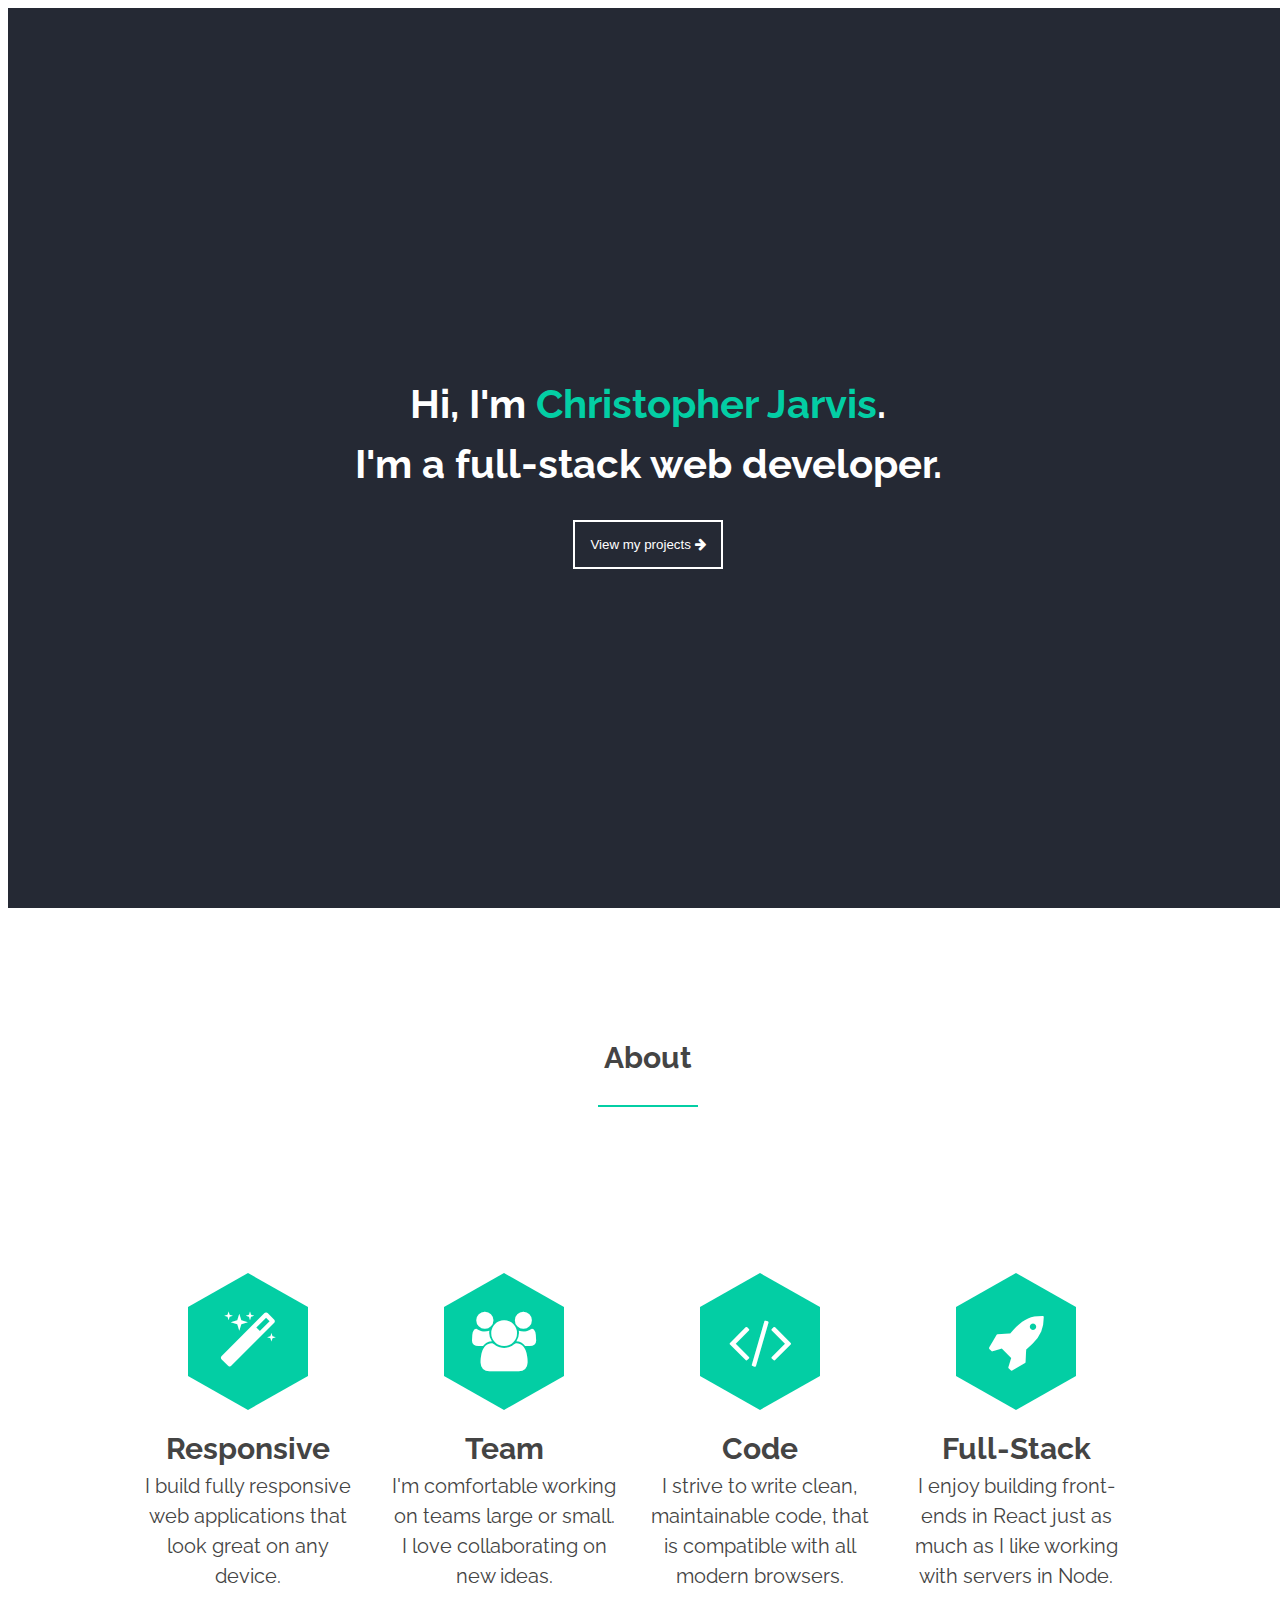
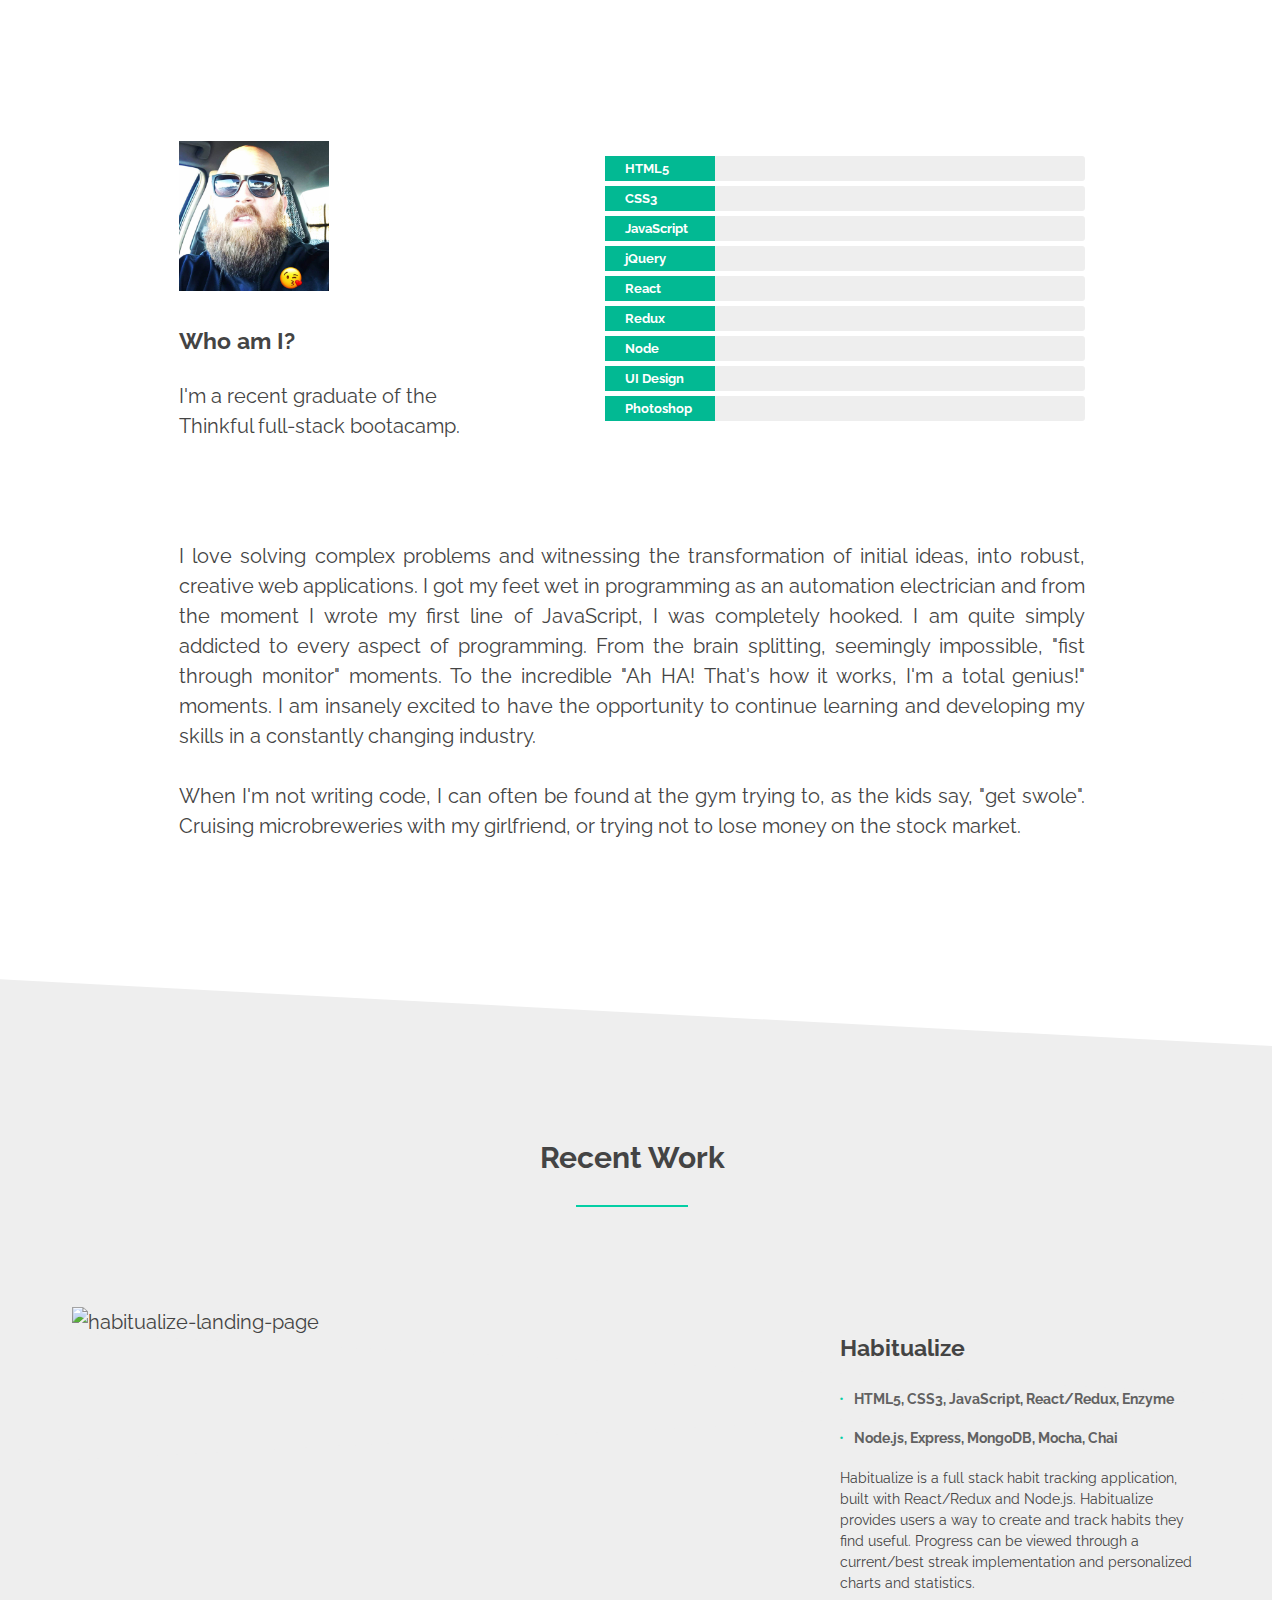
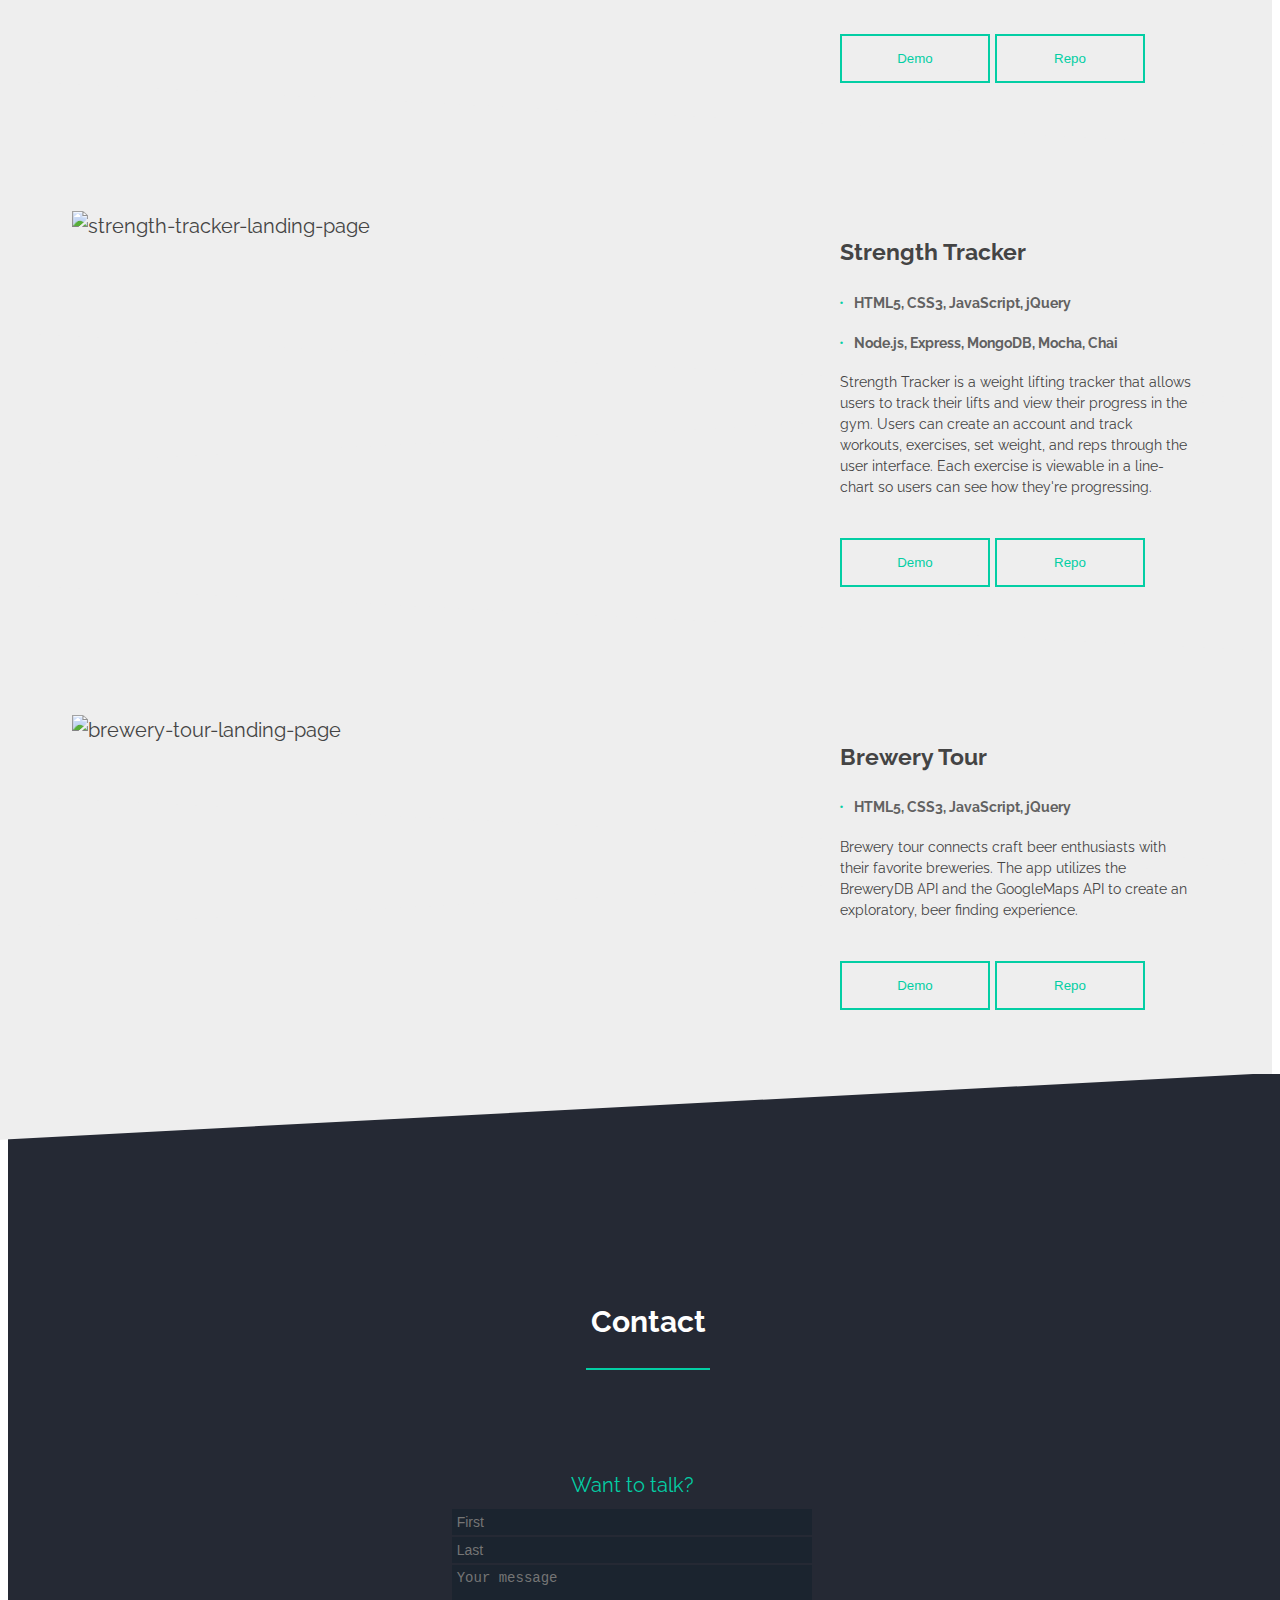
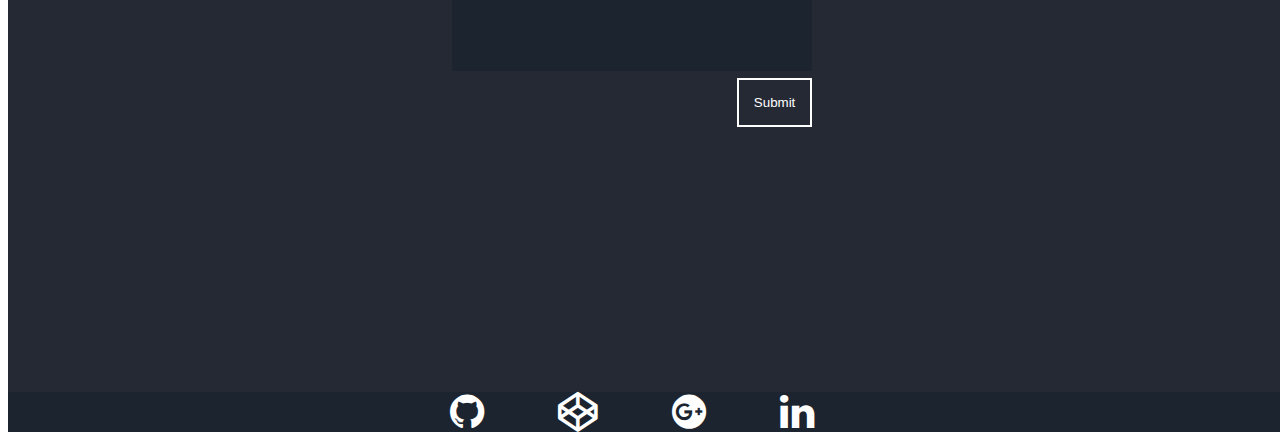
==== index.html @ 46658541 "get rid of bottom scroll bar" ====
<!DOCTYPE html>
<html lang="en">
<head>
    <title>Christopher Jarvis</title>
    <meta name="viewport" content="width=device-width, initial-scale=1">
    <link rel="stylesheet" type="text/css" href="https://cdnjs.cloudflare.com/ajax/libs/normalize/7.0.0/normalize.css">
    <link href="https://fonts.googleapis.com/css?family=Raleway" rel="stylesheet">
    <link rel="stylesheet" href="https://maxcdn.bootstrapcdn.com/font-awesome/4.7.0/css/font-awesome.min.css">
    <link rel="stylesheet" type="text/css" href="./css/flexboxgrid.min.css">
    <link rel="stylesheet" type="text/css" href="./css/portfolio.css">
    <script type="text/javascript" src="https://cdn.emailjs.com/dist/email.min.js"></script>
    <script type="text/javascript" src="https://cdn.emailjs.com/dist/email.min.js"></script>
    <script type="text/javascript">
    (function(){
        emailjs.init("user_GT2OKAvgxo6lGXxrtK6oJ");
    })();
    </script>
    </head>
<body>
    <nav role="navigation" class="hidden">
        <ul id="nav-links">
            <li class="nav-link"><a href="#skills">About</a></li>
            <li class="nav-link"><a href="#projects">Projects</a></li>
            <li class="nav-link"><a href="#contact">Contact</a></li>
        <ul>
    </nav>
    <main role="main">
    	<div id="particles-js">
            <header>
                <h1 role="banner">Hi, I'm <span class="name">Christopher Jarvis</span>.<br> I'm a full-stack web developer.</h1>
                <a href="#skills"><button id="view-projects-button">View my projects <i class="fa fa-arrow-right" aria-hidden="true"></i></button></a>
            </header>
        </div>
<section id="skills">
    <div class="col-xs">
        <h2>About</h2>
        <hr>
    </div>
    <div class="row icon-row">
        <div class="col-md col-xs-12">
            <div class="icon-container hexagon">
                <div>
                    <i class="fa fa-magic" aria-hidden="true"></i>
                </div>
            </div>
            <div class="icon-info">
                <h2>Responsive</h2>
                <p>I build fully responsive web applications that look great on any device.</p>
            </div>
        </div>
        <div class="col-md col-xs-12">
            <div class="icon-container hexagon">
                <div>
                    <i class="fa fa-users" aria-hidden="true"></i>
                </div>
            </div>
            <div class="icon-info">
                <h2>Team</h2>
                <p>I'm comfortable working on teams large or small. I love collaborating on new ideas.</p>
            </div>
        </div>
        <div class="col-md col-xs-12">
            <div class="icon-container hexagon">
                <div>
                    <i class="fa fa-code" aria-hidden="true"></i>
                </div>
            </div>
            <div class="icon-info">
                <h2>Code</h2>
                <p>I strive to write clean, maintainable code, that is compatible with all modern browsers.</p>
            </div>
        </div>
       <div class="col-md col-xs-12">
            <div class="icon-container hexagon">
                <div>
                    <i class="fa fa-rocket" aria-hidden="true"></i>
                </div>
            </div>
            <div class="icon-info">
                <h2>Full-Stack</h2>
                <p>I enjoy building front-ends in React just as much as I like working with servers in Node.</p>
            </div>
        </div>
    </div>

<div class="row skills-row">
    <div id="bio-container" class="col-xs-12 col-md-4">
        <img src="./images/profile-photo.jpg" alt="profile-picture" id="profile-photo">
        <h3>Who am I?</h3>
        <p>I'm a recent graduate of the Thinkful full-stack bootacamp.</p>
 
    </div>
    
    <div id="skills-container" class="col-xs-12 col-md-6">
        <div class="skillbar clearfix " data-percent="98%">
            <div class="skillbar-title"><span>HTML5</span></div>
            <div class="skillbar-bar"></div>
        </div> <!-- End Skill Bar --> 

        <div class="skillbar clearfix " data-percent="96%">
            <div class="skillbar-title"><span>CSS3</span></div>
            <div class="skillbar-bar"></div>
        </div> <!-- End Skill Bar -->

        <div class="skillbar clearfix " data-percent="94%">
            <div class="skillbar-title"><span>JavaScript</span></div>
            <div class="skillbar-bar"></div>
        </div> <!-- End Skill Bar -->

        <div class="skillbar clearfix " data-percent="92%">
            <div class="skillbar-title"><span>jQuery</span></div>
            <div class="skillbar-bar"></div>
        </div> <!-- End Skill Bar -->

        <div class="skillbar clearfix " data-percent="90%">
            <div class="skillbar-title"><span>React</span></div>
            <div class="skillbar-bar"></div>
        </div> <!-- End Skill Bar -->

        <div class="skillbar clearfix " data-percent="88%">
            <div class="skillbar-title"><span>Redux</span></div>
            <div class="skillbar-bar"></div>
        </div> <!-- End Skill Bar -->

        <div class="skillbar clearfix " data-percent="86%">
            <div class="skillbar-title"><span>Node</span></div>
            <div class="skillbar-bar"></div>
        </div> <!-- End Skill Bar -->
         <div class="skillbar clearfix " data-percent="75%">
            <div class="skillbar-title"><span>UI Design</span></div>
            <div class="skillbar-bar"></div>
        </div> <!-- End Skill Bar -->
         <div class="skillbar clearfix " data-percent="70%">
            <div class="skillbar-title"><span>Photoshop</span></div>
            <div class="skillbar-bar"></div>
        </div> <!-- End Skill Bar -->
    </div>

    <div class="row center-xs" id="bio-row">
        <div class="col-xs-11">
            <p>I love solving complex problems and witnessing the transformation of initial ideas, into robust, creative web applications. I got my feet wet in programming as an automation electrician and from the moment I wrote my first line of JavaScript, I was completely hooked. I am quite simply addicted to every aspect of programming. From the brain splitting, seemingly impossible, "fist through monitor" moments. To the incredible "Ah HA! That's how it works, I'm a total genius!" moments. I am insanely excited to have the opportunity to continue learning and developing my skills in a constantly changing industry.<br><br>
        
            When I'm not writing code, I can often be found at the gym trying to, as the kids say, "get swole". Cruising microbreweries with my girlfriend, or trying not to lose money on the stock market.</p>
        </div>
    </div>
</div>    
</section>
        <section id="projects">
        <div class="row projects-row">
            <div class="col-xs-12">
                <h2>Recent Work</h2>
                <hr>
            </div>
            <div class="col-xs-12 col-md-8" id="habitualize">
                <img class="portfolio-img" src="https://s3-us-west-2.amazonaws.com/s.cdpn.io/1150197/habitualize-hero-area.png" alt="habitualize-landing-page">
            </div>

            <div class="col-xs-12 col-md-4">
                <h3>Habitualize</h3>
                <ul class="pointed-list">
                    <li><h4>HTML5, CSS3, JavaScript, React/Redux, Enzyme</h4></li>
                    <li><h4>Node.js, Express, MongoDB, Mocha, Chai</h4></li>
                 </ul>
                <p>Habitualize is a full stack habit tracking application, built with React/Redux and Node.js. Habitualize provides users a way to create and track habits they find useful. Progress can be viewed through a current/best streak implementation and personalized charts and statistics.</p>
                <a href="https://habitualize.netlify.com" target="_blank"><button class="portfolio-button">Demo</button></a><a href="https://github.com/jrvscm/habitualize-client" target="_blank"><button class="portfolio-button">Repo</button></a>          
            </div>
        </div>

        <div class="row projects-row">
            <div class="col-xs-12 col-md-8" id="strength-tracker">
                <img class="portfolio-img" src="https://s3-us-west-2.amazonaws.com/s.cdpn.io/1150197/strength-tracker-create-workout.png" alt="strength-tracker-landing-page">
            </div>

            <div class="col-xs-12 col-md-4">
                <h3>Strength Tracker</h3>
                <ul class="pointed-list">
                    <li><h4>HTML5, CSS3, JavaScript, jQuery</h4></li>
                    <li><h4>Node.js, Express, MongoDB, Mocha, Chai</h4></li>
                 </ul>
                <p>Strength Tracker is a weight lifting tracker that allows users to track their lifts and view their progress in the gym. Users can create an account and track workouts, exercises, set weight, and reps through the user interface. Each exercise is viewable in a line-chart so users can see how they're progressing.</p>
                <a href="https://obscure-refuge-96931.herokuapp.com/" target="_blank"><button class="portfolio-button">Demo</button></a><a href="https://github.com/jrvscm/strength-tracker" target="_blank"><button class="portfolio-button">Repo</button></a>          
            </div>
        </div>


        <div class="row projects-row">
            <div class="col-xs-12 col-md-8" id="brewery-tour">
                <img class="portfolio-img" src="https://s3-us-west-2.amazonaws.com/s.cdpn.io/1150197/Brewery-Tour-Route-Planner.png" alt="brewery-tour-landing-page">
            </div>
            <div class="col-xs-12 col-md-4">
                <h3>Brewery Tour</h3>
                <ul class="pointed-list">
                    <li><h4>HTML5, CSS3, JavaScript, jQuery</h4></li>
                 </ul>
                <p>Brewery tour connects craft beer enthusiasts with their favorite breweries. The app utilizes the BreweryDB API and the GoogleMaps API to create an exploratory, beer finding experience.</p>
                <a href="https://jrvscm.github.io/Brewery-Tour-App" target="_blank"><button class="portfolio-button">Demo</button></a><a href="https://github.com/jrvscm/Brewery-Tour-App" target="_blank"><button class="portfolio-button">Repo</button></a>          
            </div>
        </div>
        </section>

        <section id="contact">
            <div class="col-xs">
                <h2>Contact</h2>
                <hr>
            </div>
            <div class="row center-xs">
                    <div class="col-md-4 col-xs-12">
                        <div class="success-message">
                            <h3 id='success-heading' class="hidden">Thank you for your message!</h3>
                        </div>
                        <form action="#">
                            <fieldset>
                                <legend>Want to talk?</legend>
                                <label for="firstname" aria-labelledby="first name">
                                    <input id="firstname" type="text" name="firstname" placeholder="First">
                                </label>

                                <label for="lastname" aria-labelledby="last name">
                                    <input id="lastname" type="text" name="lastname" placeholder="Last">
                                </label>

                                <label for="message" aria labelledby="message">
                                    <textarea id="message" rows="6" placeholder="Your message"></textarea> 
                                </label>
                                <button type="submit">Submit</button>
                            </fieldset>
                        </form>
                    </div>
            </div>
        </section>
    </main>

    <footer role="content-info">            
        <div class="row center-xs">
            <div class="social col-md-4 col-xs-12">
            <ul id="social-links">
                <li class="social-link"><a href="https://github.com/jrvscm" target="_blank"><i class="fa fa-github" aria-hidden="true"></i>
                <li class="social-link"><a href="https://codepen.io/jrvscm/" target="_blank"><i class="fa fa-codepen" aria-hidden="true"></i>
                <li class="social-link"><a href="https://plus.google.com/u/0/105891232514569467325" target="_blank"><i class="fa fa-google-plus-official" aria-hidden="true"></i>
                <li class="social-link"><a href="https://www.linkedin.com/in/chris-jarvis-8b974813b/" target="_blank"><i class="fa fa-linkedin" aria-hidden="true"></i>
            </ul>
            </div>
        </div>
    </footer>


    <script 
    src="https://code.jquery.com/jquery-3.2.1.js" 
    integrity="sha256-DZAnKJ/6XZ9si04Hgrsxu/8s717jcIzLy3oi35EouyE=" 
    crossorigin="anonymous"></script>
    <script src="https://cdn.jsdelivr.net/particles.js/2.0.0/particles.min.js"></script>
    <script type="text/javascript" src="./js/portfolio.js"></script>
    <script type="text/javascript" src="./js/particles-config.js"></script>
</body>
</html>
---- css/flexboxgrid.min.css ----
.container-fluid{margin-right:auto;margin-left:auto;padding-right:2rem;padding-left:2rem}.row{box-sizing:border-box;display:-ms-flexbox;display:-webkit-box;display:flex;-ms-flex:0 1 auto;-webkit-box-flex:0;flex:0 1 auto;-ms-flex-direction:row;-webkit-box-orient:horizontal;-webkit-box-direction:normal;flex-direction:row;-ms-flex-wrap:wrap;flex-wrap:wrap;margin-right:-1rem;margin-left:-1rem}.row.reverse{-ms-flex-direction:row-reverse;-webkit-box-orient:horizontal;-webkit-box-direction:reverse;flex-direction:row-reverse}.col.reverse{-ms-flex-direction:column-reverse;-webkit-box-orient:vertical;-webkit-box-direction:reverse;flex-direction:column-reverse}.col-xs,.col-xs-1,.col-xs-10,.col-xs-11,.col-xs-12,.col-xs-2,.col-xs-3,.col-xs-4,.col-xs-5,.col-xs-6,.col-xs-7,.col-xs-8,.col-xs-9{box-sizing:border-box;-ms-flex:0 0 auto;-webkit-box-flex:0;flex:0 0 auto;padding-right:1rem;padding-left:1rem}.col-xs{-webkit-flex-grow:1;-ms-flex-positive:1;-webkit-box-flex:1;flex-grow:1;-ms-flex-preferred-size:0;flex-basis:0;max-width:100%}.col-xs-1{-ms-flex-preferred-size:8.333%;flex-basis:8.333%;max-width:8.333%}.col-xs-2{-ms-flex-preferred-size:16.667%;flex-basis:16.667%;max-width:16.667%}.col-xs-3{-ms-flex-preferred-size:25%;flex-basis:25%;max-width:25%}.col-xs-4{-ms-flex-preferred-size:33.333%;flex-basis:33.333%;max-width:33.333%}.col-xs-5{-ms-flex-preferred-size:41.667%;flex-basis:41.667%;max-width:41.667%}.col-xs-6{-ms-flex-preferred-size:50%;flex-basis:50%;max-width:50%}.col-xs-7{-ms-flex-preferred-size:58.333%;flex-basis:58.333%;max-width:58.333%}.col-xs-8{-ms-flex-preferred-size:66.667%;flex-basis:66.667%;max-width:66.667%}.col-xs-9{-ms-flex-preferred-size:75%;flex-basis:75%;max-width:75%}.col-xs-10{-ms-flex-preferred-size:83.333%;flex-basis:83.333%;max-width:83.333%}.col-xs-11{-ms-flex-preferred-size:91.667%;flex-basis:91.667%;max-width:91.667%}.col-xs-12{-ms-flex-preferred-size:100%;flex-basis:100%;max-width:100%}.col-xs-offset-1{margin-left:8.333%}.col-xs-offset-2{margin-left:16.667%}.col-xs-offset-3{margin-left:25%}.col-xs-offset-4{margin-left:33.333%}.col-xs-offset-5{margin-left:41.667%}.col-xs-offset-6{margin-left:50%}.col-xs-offset-7{margin-left:58.333%}.col-xs-offset-8{margin-left:66.667%}.col-xs-offset-9{margin-left:75%}.col-xs-offset-10{margin-left:83.333%}.col-xs-offset-11{margin-left:91.667%}.start-xs{-ms-flex-pack:start;-webkit-box-pack:start;justify-content:flex-start;text-align:start}.center-xs{-ms-flex-pack:center;-webkit-box-pack:center;justify-content:center;text-align:center}.end-xs{-ms-flex-pack:end;-webkit-box-pack:end;justify-content:flex-end;text-align:end}.top-xs{-ms-flex-align:start;-webkit-box-align:start;align-items:flex-start}.middle-xs{-ms-flex-align:center;-webkit-box-align:center;align-items:center}.bottom-xs{-ms-flex-align:end;-webkit-box-align:end;align-items:flex-end}.around-xs{-ms-flex-pack:distribute;justify-content:space-around}.between-xs{-ms-flex-pack:justify;-webkit-box-pack:justify;justify-content:space-between}.first-xs{-ms-flex-order:-1;-webkit-box-ordinal-group:0;order:-1}.last-xs{-ms-flex-order:1;-webkit-box-ordinal-group:2;order:1}@media only screen and (min-width:48em){.container{width:46rem}.col-sm,.col-sm-1,.col-sm-10,.col-sm-11,.col-sm-12,.col-sm-2,.col-sm-3,.col-sm-4,.col-sm-5,.col-sm-6,.col-sm-7,.col-sm-8,.col-sm-9{box-sizing:border-box;-ms-flex:0 0 auto;-webkit-box-flex:0;flex:0 0 auto;padding-right:1rem;padding-left:1rem}.col-sm{-webkit-flex-grow:1;-ms-flex-positive:1;-webkit-box-flex:1;flex-grow:1;-ms-flex-preferred-size:0;flex-basis:0;max-width:100%}.col-sm-1{-ms-flex-preferred-size:8.333%;flex-basis:8.333%;max-width:8.333%}.col-sm-2{-ms-flex-preferred-size:16.667%;flex-basis:16.667%;max-width:16.667%}.col-sm-3{-ms-flex-preferred-size:25%;flex-basis:25%;max-width:25%}.col-sm-4{-ms-flex-preferred-size:33.333%;flex-basis:33.333%;max-width:33.333%}.col-sm-5{-ms-flex-preferred-size:41.667%;flex-basis:41.667%;max-width:41.667%}.col-sm-6{-ms-flex-preferred-size:50%;flex-basis:50%;max-width:50%}.col-sm-7{-ms-flex-preferred-size:58.333%;flex-basis:58.333%;max-width:58.333%}.col-sm-8{-ms-flex-preferred-size:66.667%;flex-basis:66.667%;max-width:66.667%}.col-sm-9{-ms-flex-preferred-size:75%;flex-basis:75%;max-width:75%}.col-sm-10{-ms-flex-preferred-size:83.333%;flex-basis:83.333%;max-width:83.333%}.col-sm-11{-ms-flex-preferred-size:91.667%;flex-basis:91.667%;max-width:91.667%}.col-sm-12{-ms-flex-preferred-size:100%;flex-basis:100%;max-width:100%}.col-sm-offset-1{margin-left:8.333%}.col-sm-offset-2{margin-left:16.667%}.col-sm-offset-3{margin-left:25%}.col-sm-offset-4{margin-left:33.333%}.col-sm-offset-5{margin-left:41.667%}.col-sm-offset-6{margin-left:50%}.col-sm-offset-7{margin-left:58.333%}.col-sm-offset-8{margin-left:66.667%}.col-sm-offset-9{margin-left:75%}.col-sm-offset-10{margin-left:83.333%}.col-sm-offset-11{margin-left:91.667%}.start-sm{-ms-flex-pack:start;-webkit-box-pack:start;justify-content:flex-start;text-align:start}.center-sm{-ms-flex-pack:center;-webkit-box-pack:center;justify-content:center;text-align:center}.end-sm{-ms-flex-pack:end;-webkit-box-pack:end;justify-content:flex-end;text-align:end}.top-sm{-ms-flex-align:start;-webkit-box-align:start;align-items:flex-start}.middle-sm{-ms-flex-align:center;-webkit-box-align:center;align-items:center}.bottom-sm{-ms-flex-align:end;-webkit-box-align:end;align-items:flex-end}.around-sm{-ms-flex-pack:distribute;justify-content:space-around}.between-sm{-ms-flex-pack:justify;-webkit-box-pack:justify;justify-content:space-between}.first-sm{-ms-flex-order:-1;-webkit-box-ordinal-group:0;order:-1}.last-sm{-ms-flex-order:1;-webkit-box-ordinal-group:2;order:1}}@media only screen and (min-width:62em){.container{width:61rem}.col-md,.col-md-1,.col-md-10,.col-md-11,.col-md-12,.col-md-2,.col-md-3,.col-md-4,.col-md-5,.col-md-6,.col-md-7,.col-md-8,.col-md-9{box-sizing:border-box;-ms-flex:0 0 auto;-webkit-box-flex:0;flex:0 0 auto;padding-right:1rem;padding-left:1rem}.col-md{-webkit-flex-grow:1;-ms-flex-positive:1;-webkit-box-flex:1;flex-grow:1;-ms-flex-preferred-size:0;flex-basis:0;max-width:100%}.col-md-1{-ms-flex-preferred-size:8.333%;flex-basis:8.333%;max-width:8.333%}.col-md-2{-ms-flex-preferred-size:16.667%;flex-basis:16.667%;max-width:16.667%}.col-md-3{-ms-flex-preferred-size:25%;flex-basis:25%;max-width:25%}.col-md-4{-ms-flex-preferred-size:33.333%;flex-basis:33.333%;max-width:33.333%}.col-md-5{-ms-flex-preferred-size:41.667%;flex-basis:41.667%;max-width:41.667%}.col-md-6{-ms-flex-preferred-size:50%;flex-basis:50%;max-width:50%}.col-md-7{-ms-flex-preferred-size:58.333%;flex-basis:58.333%;max-width:58.333%}.col-md-8{-ms-flex-preferred-size:66.667%;flex-basis:66.667%;max-width:66.667%}.col-md-9{-ms-flex-preferred-size:75%;flex-basis:75%;max-width:75%}.col-md-10{-ms-flex-preferred-size:83.333%;flex-basis:83.333%;max-width:83.333%}.col-md-11{-ms-flex-preferred-size:91.667%;flex-basis:91.667%;max-width:91.667%}.col-md-12{-ms-flex-preferred-size:100%;flex-basis:100%;max-width:100%}.col-md-offset-1{margin-left:8.333%}.col-md-offset-2{margin-left:16.667%}.col-md-offset-3{margin-left:25%}.col-md-offset-4{margin-left:33.333%}.col-md-offset-5{margin-left:41.667%}.col-md-offset-6{margin-left:50%}.col-md-offset-7{margin-left:58.333%}.col-md-offset-8{margin-left:66.667%}.col-md-offset-9{margin-left:75%}.col-md-offset-10{margin-left:83.333%}.col-md-offset-11{margin-left:91.667%}.start-md{-ms-flex-pack:start;-webkit-box-pack:start;justify-content:flex-start;text-align:start}.center-md{-ms-flex-pack:center;-webkit-box-pack:center;justify-content:center;text-align:center}.end-md{-ms-flex-pack:end;-webkit-box-pack:end;justify-content:flex-end;text-align:end}.top-md{-ms-flex-align:start;-webkit-box-align:start;align-items:flex-start}.middle-md{-ms-flex-align:center;-webkit-box-align:center;align-items:center}.bottom-md{-ms-flex-align:end;-webkit-box-align:end;align-items:flex-end}.around-md{-ms-flex-pack:distribute;justify-content:space-around}.between-md{-ms-flex-pack:justify;-webkit-box-pack:justify;justify-content:space-between}.first-md{-ms-flex-order:-1;-webkit-box-ordinal-group:0;order:-1}.last-md{-ms-flex-order:1;-webkit-box-ordinal-group:2;order:1}}@media only screen and (min-width:75em){.container{width:71rem}.col-lg,.col-lg-1,.col-lg-10,.col-lg-11,.col-lg-12,.col-lg-2,.col-lg-3,.col-lg-4,.col-lg-5,.col-lg-6,.col-lg-7,.col-lg-8,.col-lg-9{box-sizing:border-box;-ms-flex:0 0 auto;-webkit-box-flex:0;flex:0 0 auto;padding-right:1rem;padding-left:1rem}.col-lg{-webkit-flex-grow:1;-ms-flex-positive:1;-webkit-box-flex:1;flex-grow:1;-ms-flex-preferred-size:0;flex-basis:0;max-width:100%}.col-lg-1{-ms-flex-preferred-size:8.333%;flex-basis:8.333%;max-width:8.333%}.col-lg-2{-ms-flex-preferred-size:16.667%;flex-basis:16.667%;max-width:16.667%}.col-lg-3{-ms-flex-preferred-size:25%;flex-basis:25%;max-width:25%}.col-lg-4{-ms-flex-preferred-size:33.333%;flex-basis:33.333%;max-width:33.333%}.col-lg-5{-ms-flex-preferred-size:41.667%;flex-basis:41.667%;max-width:41.667%}.col-lg-6{-ms-flex-preferred-size:50%;flex-basis:50%;max-width:50%}.col-lg-7{-ms-flex-preferred-size:58.333%;flex-basis:58.333%;max-width:58.333%}.col-lg-8{-ms-flex-preferred-size:66.667%;flex-basis:66.667%;max-width:66.667%}.col-lg-9{-ms-flex-preferred-size:75%;flex-basis:75%;max-width:75%}.col-lg-10{-ms-flex-preferred-size:83.333%;flex-basis:83.333%;max-width:83.333%}.col-lg-11{-ms-flex-preferred-size:91.667%;flex-basis:91.667%;max-width:91.667%}.col-lg-12{-ms-flex-preferred-size:100%;flex-basis:100%;max-width:100%}.col-lg-offset-1{margin-left:8.333%}.col-lg-offset-2{margin-left:16.667%}.col-lg-offset-3{margin-left:25%}.col-lg-offset-4{margin-left:33.333%}.col-lg-offset-5{margin-left:41.667%}.col-lg-offset-6{margin-left:50%}.col-lg-offset-7{margin-left:58.333%}.col-lg-offset-8{margin-left:66.667%}.col-lg-offset-9{margin-left:75%}.col-lg-offset-10{margin-left:83.333%}.col-lg-offset-11{margin-left:91.667%}.start-lg{-ms-flex-pack:start;-webkit-box-pack:start;justify-content:flex-start;text-align:start}.center-lg{-ms-flex-pack:center;-webkit-box-pack:center;justify-content:center;text-align:center}.end-lg{-ms-flex-pack:end;-webkit-box-pack:end;justify-content:flex-end;text-align:end}.top-lg{-ms-flex-align:start;-webkit-box-align:start;align-items:flex-start}.middle-lg{-ms-flex-align:center;-webkit-box-align:center;align-items:center}.bottom-lg{-ms-flex-align:end;-webkit-box-align:end;align-items:flex-end}.around-lg{-ms-flex-pack:distribute;justify-content:space-around}.between-lg{-ms-flex-pack:justify;-webkit-box-pack:justify;justify-content:space-between}.first-lg{-ms-flex-order:-1;-webkit-box-ordinal-group:0;order:-1}.last-lg{-ms-flex-order:1;-webkit-box-ordinal-group:2;order:1}}
---- css/portfolio.css ----
* {
  box-sizing: border-box;
}

body,html {
  height: 100%;
  width: 100%;
}

div.row {
  width: 100%;
}

body {
  font-family: 'Raleway', sans-serif;
  font-size: 20px;
  color: #444;
  line-height: 1.5;
}

nav,
footer {
  background-color: #1B242F;
}

nav {
  position: fixed;
  top: 0;
  left: 0;
  right: 0;
  z-index: 10;
  text-align: right;
  border-bottom: 3px solid #03CEA4;
  color: white;
}

a {
  text-decoration: none;
  color: white;
  transition: all .2s ease-in-out;
}

nav a.active {
  color:#03CEA4;
}

nav a:hover {
  color:#03CEA4;
}

footer {
  text-align: center;
  height: 40px;
  font-size: 14px;
  line-height: 40px;
  color: #d3d3d3;
}

section {
  min-height: 400px;
  max-width: 80%;
  margin:0 auto;
  padding: 8% 0;
}

canvas { 
  position: absolute;
  top:0;
  right:0;
  left:0;
  bottom:0;
  z-index: 1;
} 

header {
  position: relative;
  background-color: transparent;
  color: white;
  z-index: 150;
  display: table-cell;
  vertical-align: middle;
}

li {
  list-style-type: none;
}

button {
  cursor: pointer;
  color:white;
  background-color: transparent;
  padding: 15px;
  border: 2px solid white;
  transition: all .2s ease-in-out;
}

button:hover {
  background-color: #03CEA4;
  color: white;
  border: 2px solid #03CEA4;
}

hr {
  width: 10%;
  border:1px solid #03CEA4;
  margin-bottom: 100px;
}

section h2 {
  text-align: center;
}

form input, textarea {
  display: block;
  margin: 2px 0;
  padding: 5px;
  background-color: #1B242F;
  border:none;
  width:100%;
  font-size: 14px;
  color: white;
}

form button {
float: right;
margin-top:5px;
}

fieldset {
  border:none;
  margin-bottom: 150px;
}

legend{
  color:#03CEA4;
}

textarea {
  resize: none;
}

input,textarea:focus {
  outline:none;
}

div.social i {
  font-size:40px;
  margin-left: 15px;
  margin-right: 15px;
}

ul#social-links {
  list-style-type: none; 
  margin:0;
  padding:0;
  height: 40px;
  width: 100%;
  display: inline-flex;
  justify-content: space-between;
}

li.social-link {
  display: inline;
  height: 40px;
}

li.social-link a:hover {
  color:#03CEA4;
}

ul.technologies li {
  display: inline;
}

ul.pointed-list {
  list-style: none;
  padding: 0;
  margin: 0;
}

ul.pointed-list li {
  padding-left: 1em;
  position: relative;
  font-size: 14px;
  color:#616161;
}

ul.pointed-list li::before {
  color: #03CEA4;
  content:"\2022";
  position: absolute;  
  left: -.7px;
}

div.projects-row p {
  font-size: 14px;
  font-family: 'Raleway', sans-serif;
}

ul#nav-links {
  list-style-type: none;
}

li.nav-link {
  display: inline-block;
  margin-left: 15px;
  margin-right: 15px;
}

span.name {
  color: #03CEA4;
}

button.portfolio-button {
  color:#03CEA4;
  border: 2px solid #03CEA4;
  transition: all .2s ease-in-out;
  width: 150px;
  margin-top: 40px;
  margin-right: 5px;
}

button.portfolio-button:hover {
  color:white;
  border:2px solid #03CEA4;
}

img#profile-photo {
  height: 150px;
  width: 150px;
}

.hidden {
  display:none;
}

/*skills*/
div.skills-row {
  display: flex;
  justify-content: center;
  align-items: center;
}

div.icon-container {
  background-color:#03CEA4;
  color: white;
  width: 120px;
  margin: 100px auto 50px auto;
  display: flex;
  justify-content: center;
  align-items: center;
}

div.icon-container div {
  text-align: center;
}

div.icon-container i{
  font-size: 60px;
}

div.icon-info {
  text-align: center;
}

div.icon-info h2,p {
  margin:0;
}

div#skills-container {
  width: 500px;
  margin: 150px auto 0px auto;
}

div#bio-row {
  margin-top: 100px;
}

div#bio-row p {
  text-align: justify;
}

div#bio-container {
  height: 100%;
  width: 100%;
  margin: 150px auto 0px auto;
}

.hexagon {
  position: relative;
  width: 120px; 
  height: 69.28px;
  background-color: #03CEA4;
  margin: 34.64px 0;
}

.hexagon:before,
.hexagon:after {
  content: "";
  position: absolute;
  width: 0;
  border-left: 60px solid transparent;
  border-right: 60px solid transparent;
}

.hexagon:before {
  bottom: 100%;
  border-bottom: 34.64px solid #03CEA4;
}

.hexagon:after {
  top: 100%;
  width: 0;
  border-top: 34.64px solid #03CEA4;
}

.skillbar {
  position:relative;
  display:block;
  margin-bottom:5px;
  width:100%;
  background:#eee;
  height:25px;
  border-radius:3px;
  -webkit-transition:0.4s linear;
  -moz-transition:0.4s linear;
  -ms-transition:0.4s linear;
  -o-transition:0.4s linear;
  transition:0.4s linear;
  -webkit-transition-property:width, background-color;
  -moz-transition-property:width, background-color;
  -ms-transition-property:width, background-color;
  -o-transition-property:width, background-color;
  transition-property:width, background-color;
}

.skillbar-title {
  position:absolute;
  top:0;
  left:0;
  width:110px;
  font-weight:bold;
  font-size:13px;
  color:#ffffff;
  background-color:#03CEA4;
}

.skillbar-title span {
  display:block;
  background:rgba(0, 0, 0, 0.1);
  padding:0 20px;
  height:25px;
  line-height:25px;
}

.skillbar-bar {
  height:25px;
  width:0px;
  background:#028469;
}

.skill-bar-percent {
  position:absolute;
  right:10px;
  top:0;
  font-size:11px;
  height:25px;
  line-height:25px;
  color:#ffffff;
  color:rgba(0, 0, 0, 0.4);
}

#particles-js { 
  height: 100vh;
  width: 100%; 
  text-align: center;
  background-color: #252934; 
  background-image: url(""); 
  background-repeat: no-repeat;      
  background-size: cover; 
  background-position: 50% 50%; 
  display:table;
} 

/* ---- Projects ----*/
#projects {
  min-width: 100%;
  margin:0;
  padding-bottom:0;
}

div.projects-row:before {
  background: inherit;
  top: 0;
  content: '';
  display: block;
  height: 50%;
  left: 0;
  position: absolute;
  right: 0;
  transform: skewY(3deg);
  transform-origin: 100%;
  z-index: -1;
}

div.projects-row {
  background-color:#eee;
  padding: 5%;
  min-width: 100%;
  position: relative;
  z-index: 1;
}

div.projects-row:after{
  background: inherit;
  bottom: 0;
  content: '';
  display: block;
  height: 50%;
  left: 0;
  position: absolute;
  right: 0;
  transform: skewY(-3deg);
  transform-origin: 100%;
  z-index: -1;
}

div#brewery-tour {
  display: inline-block;
  height:100%;
  width: 100%;
}

.portfolio-img {
  height:auto;
  width: 100%;
}


div#strength-tracker {
  display: inline-block;
  height:auto;
  width: 100%;
}

div#habitualize {
  display: inline-block;
  height: auto;
  width: 100%;
}

/* ---- Contact ---- */
section#contact {
  background-color: #252934;
  color:white;
  min-width:100%;
  padding-top: 200px;
  min-height: 100vh;
}

div.social {
  display: flex;
  justify-content: space-between;
}

/* ---- Animations ---- */
.animation-rotate-right-90 {
  -webkit-animation-name: rotateRight; 
  -webkit-animation-duration: .2s; 
  -webkit-transition-timing-function: linear;
  -webkit-animation-fill-mode: forwards;
}

.animation-rotate-left-90 {
  -webkit-animation-name: rotateLeft; 
  -webkit-animation-duration: .2s; 
  -webkit-transition-timing-function: linear;
  -webkit-animation-fill-mode: forwards;
}

@-webkit-keyframes rotateRight {
  from {-webkit-transform: rotate(0deg); }
    to {-webkit-transform: rotate(90deg); }
}

@-webkit-keyframes rotateLeft {
  from {-webkit-transform: rotate(90deg); }
    to {-webkit-transform: rotate(0deg); }
}

/* ---- Media Queries ---- */
@media only screen and (max-width: 500px) {
  header h1{
    font-size: 30px;
  }
}
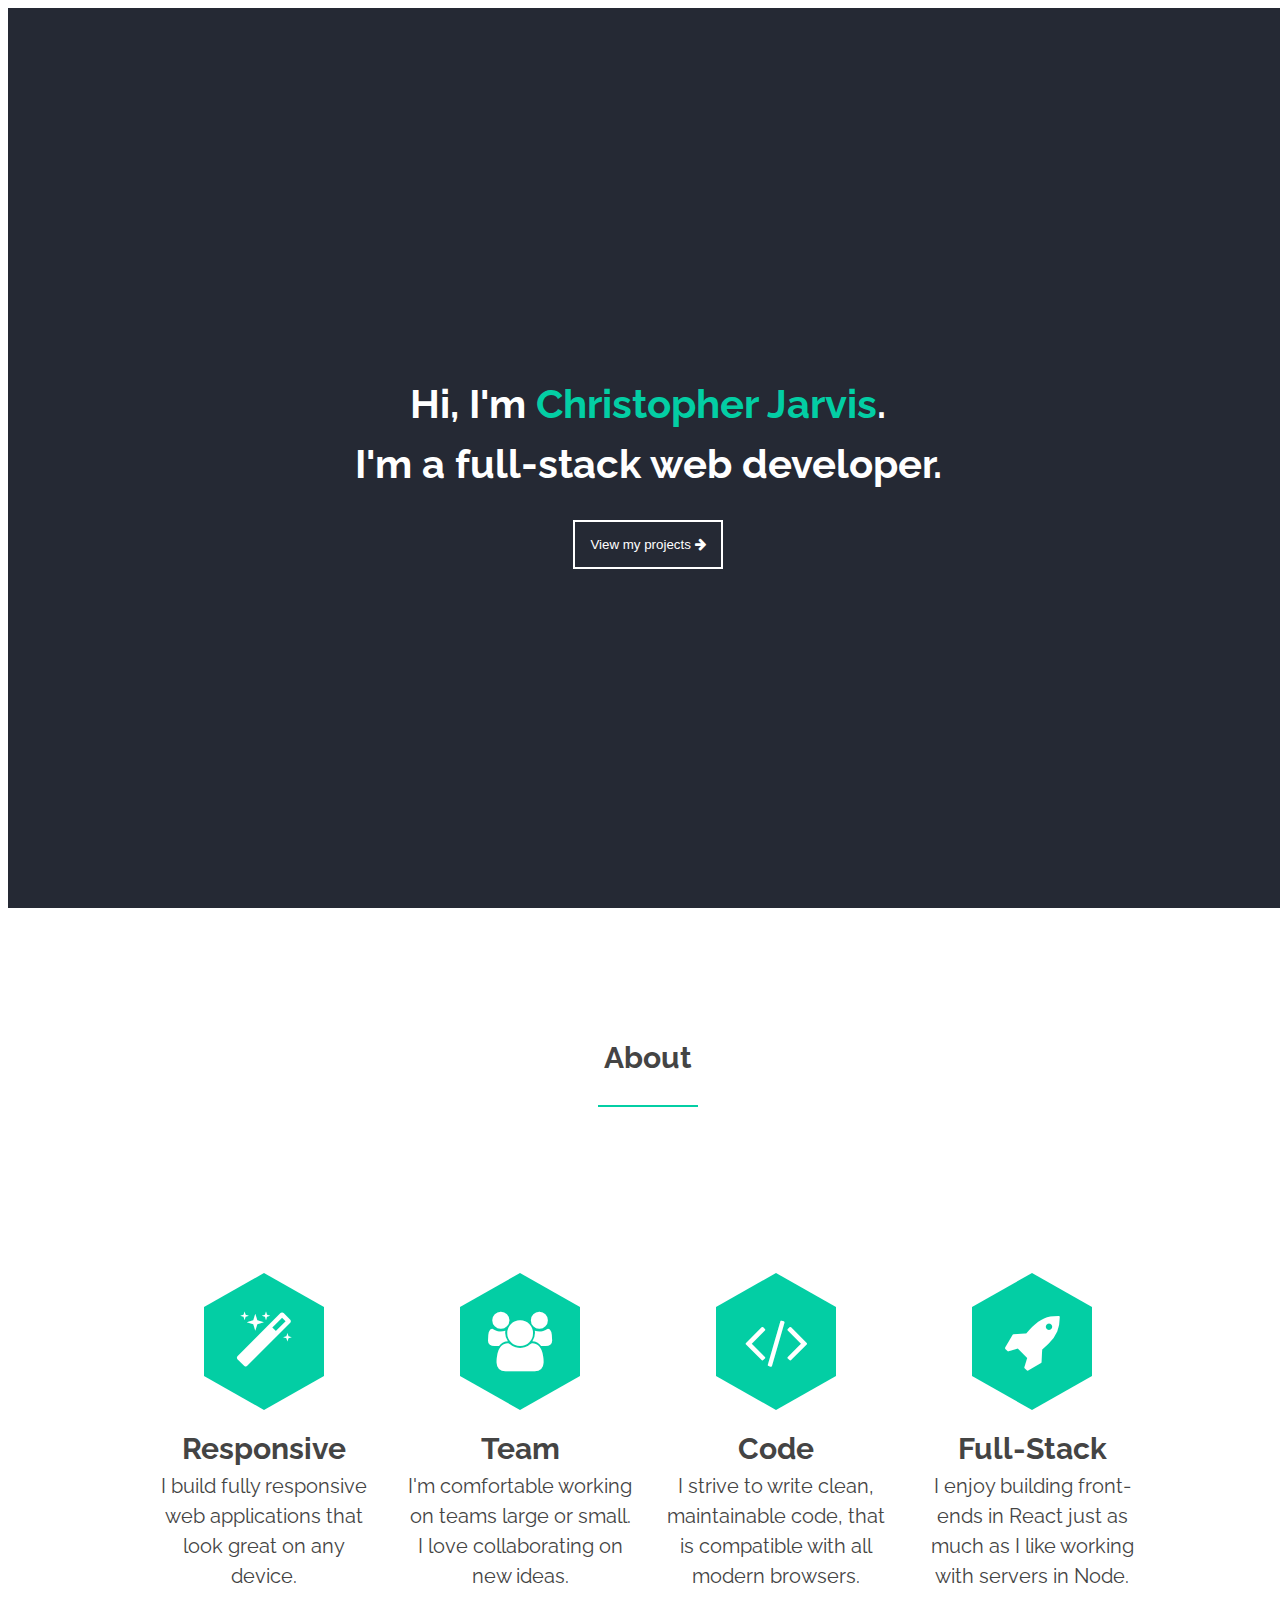
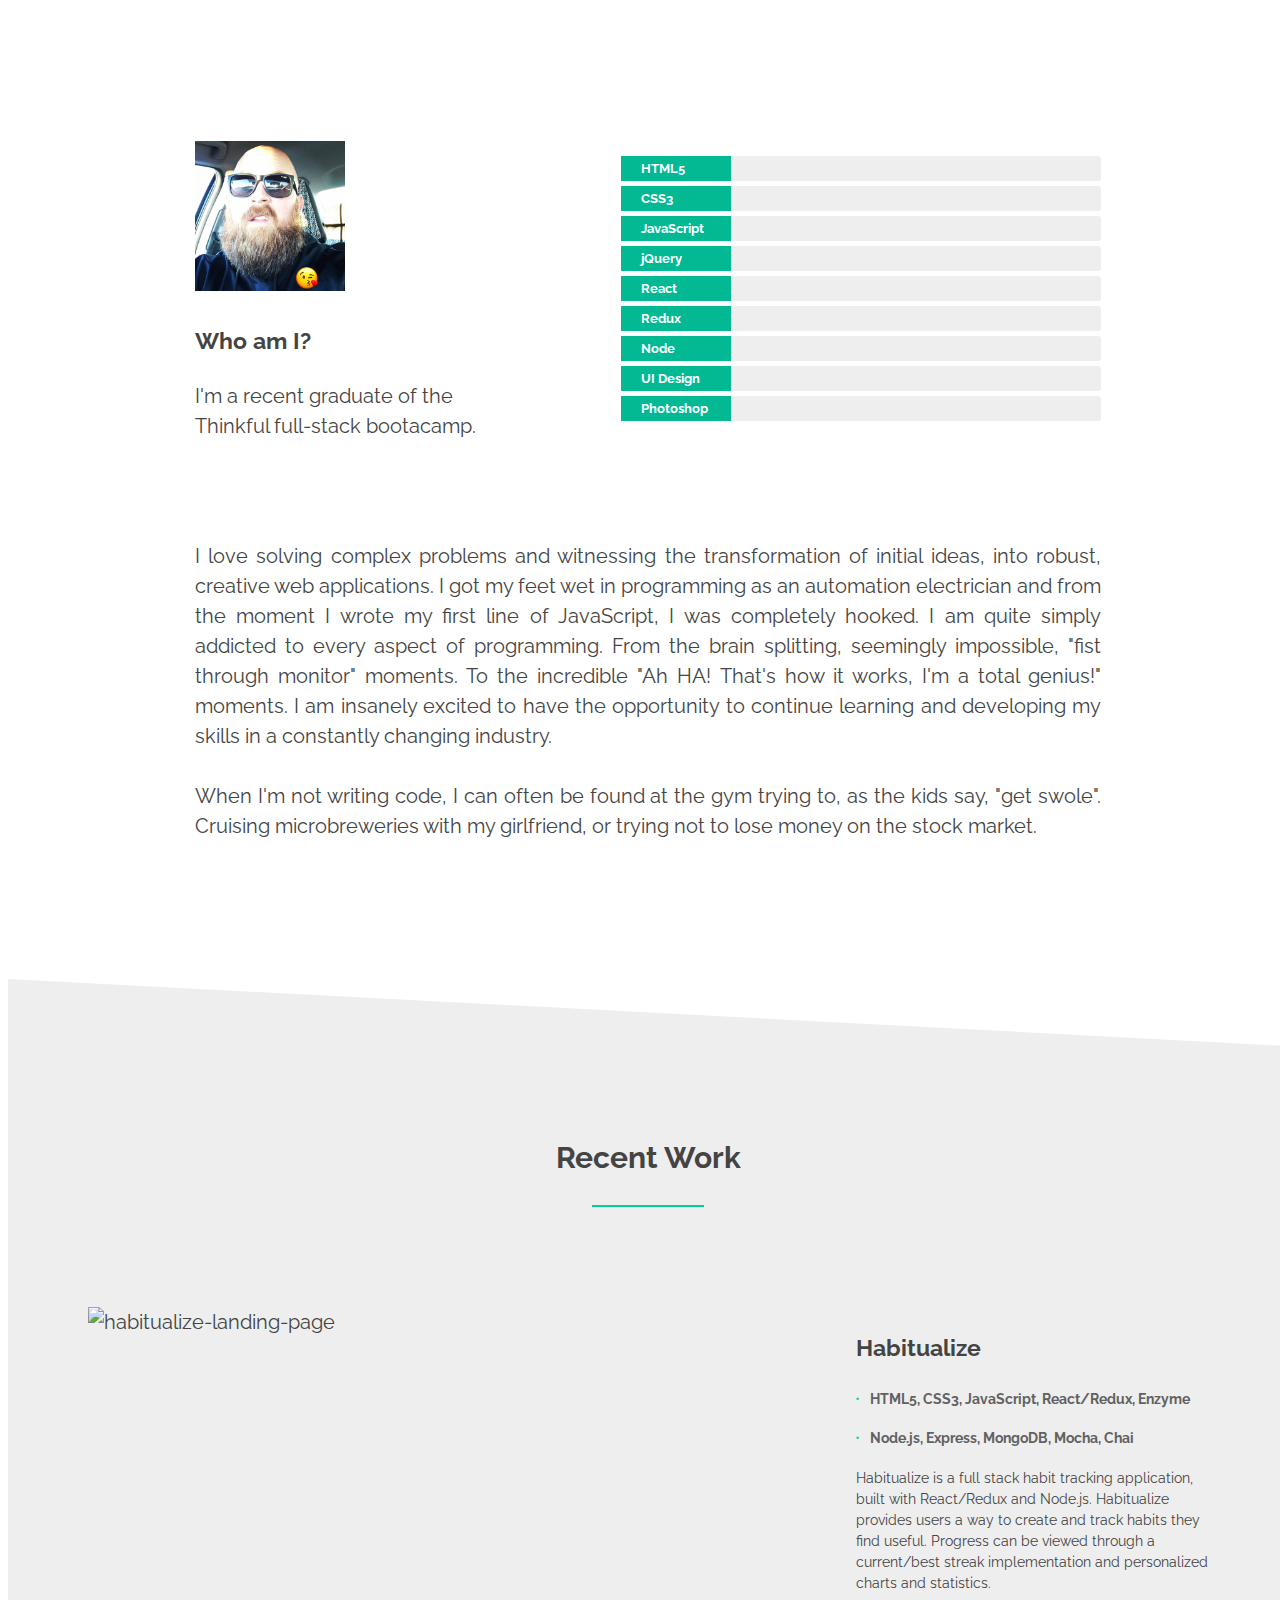
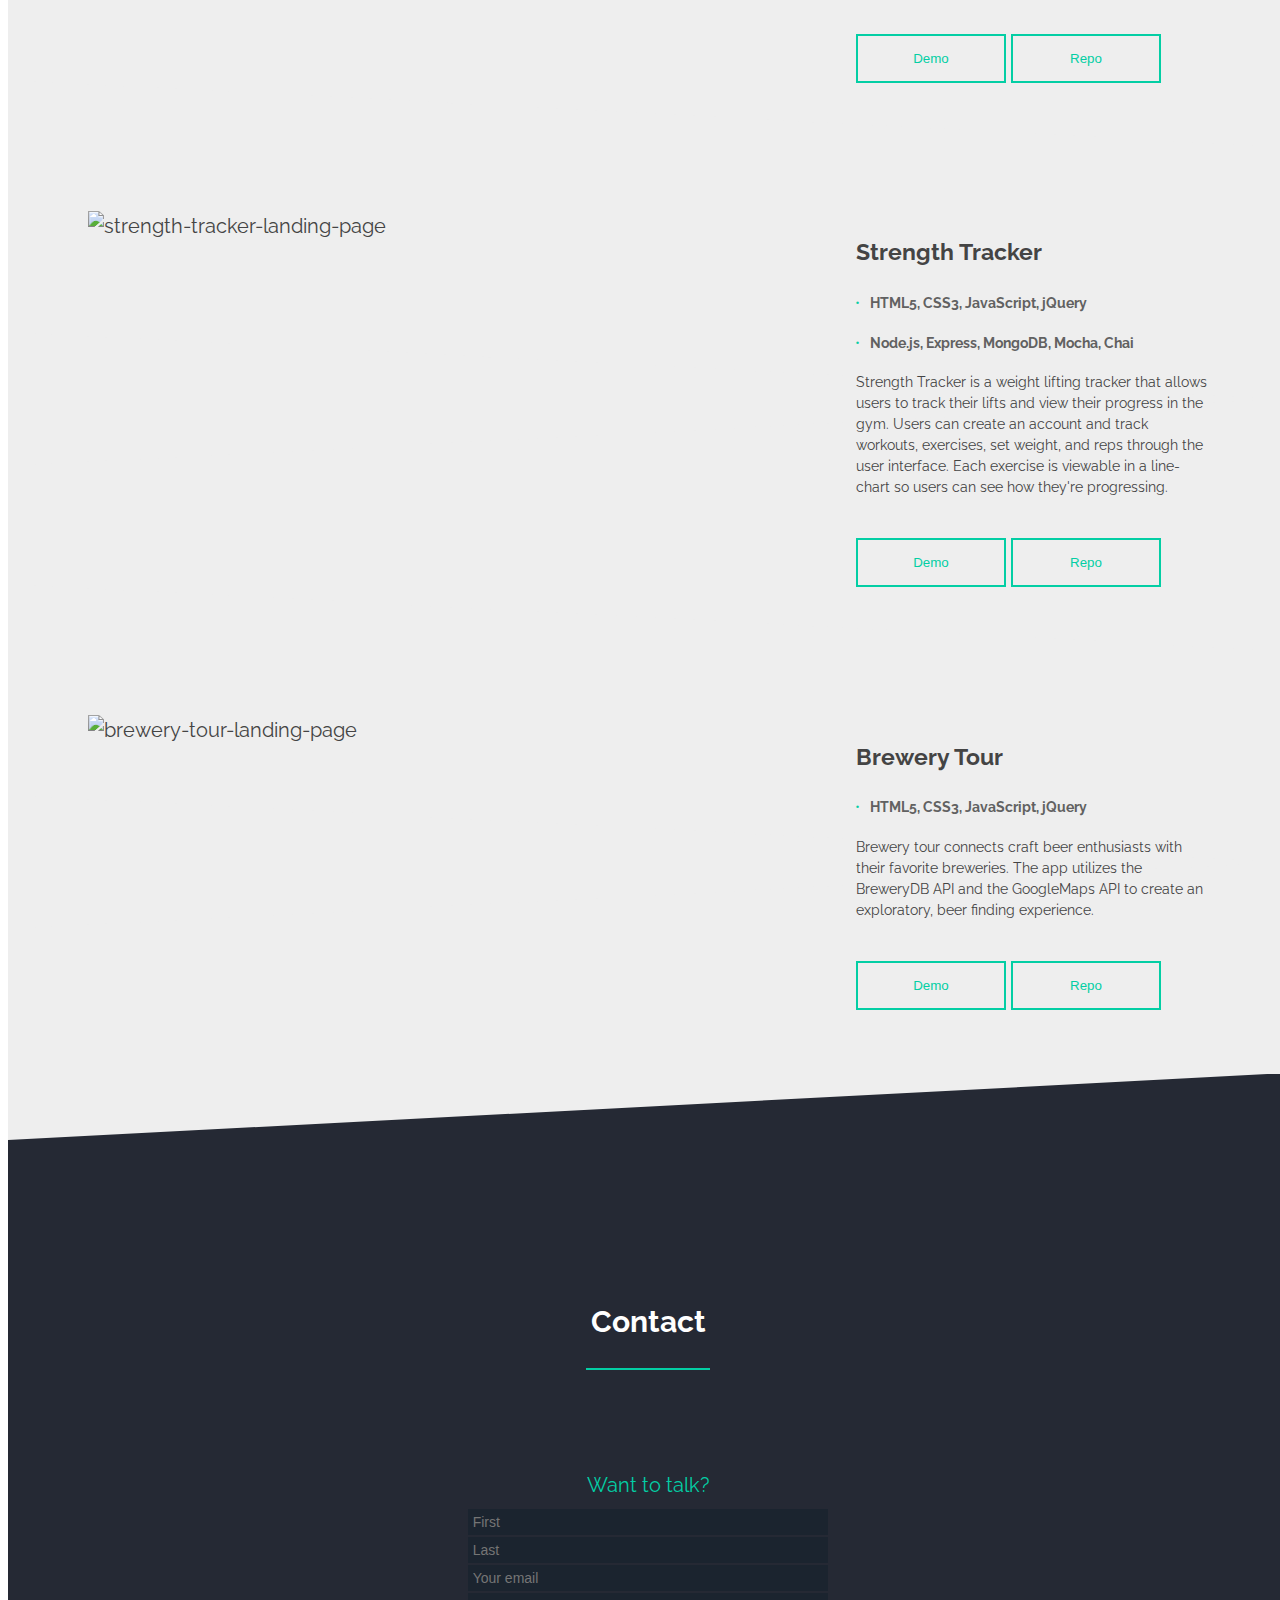
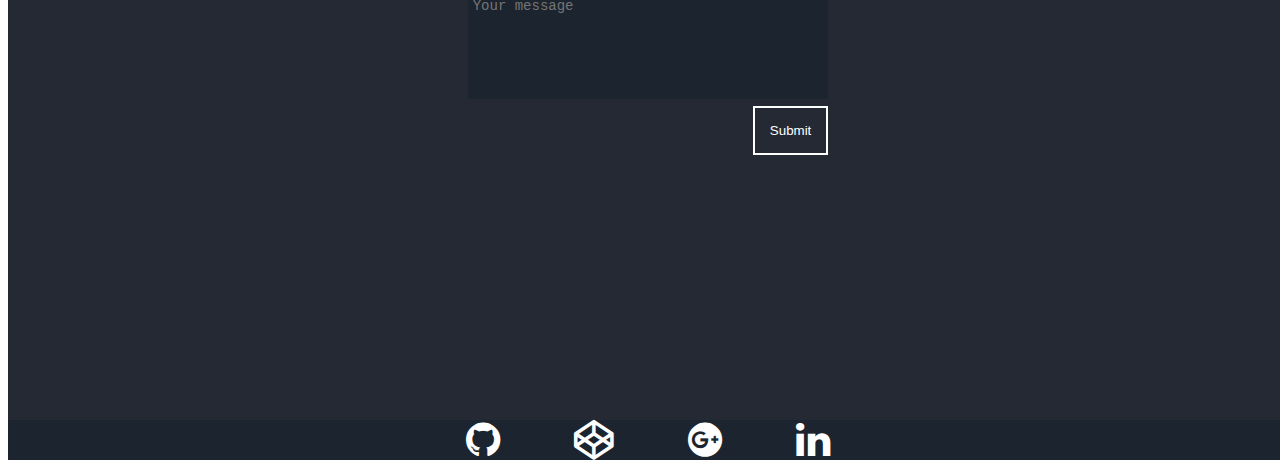
==== commit 93a1de8a: "add form validation" ====
--- a/index.html
+++ b/index.html
@@ -208,19 +208,23 @@
                         <div class="success-message">
                             <h3 id='success-heading' class="hidden">Thank you for your message!</h3>
                         </div>
-                        <form action="#">
+                        <form action="#" name="contact" autocomplete="off" novalidate="novalidate">
                             <fieldset>
                                 <legend>Want to talk?</legend>
                                 <label for="firstname" aria-labelledby="first name">
-                                    <input id="firstname" type="text" name="firstname" placeholder="First">
+                                    <input id="firstname" type="text" name="firstname" placeholder="First" required>
                                 </label>
 
                                 <label for="lastname" aria-labelledby="last name">
-                                    <input id="lastname" type="text" name="lastname" placeholder="Last">
+                                    <input id="lastname" type="text" name="lastname" placeholder="Last" required>
+                                </label>
+
+                                <label for="email" aria-labelledby="email">
+                                    <input id="email" type="text" name="email" placeholder="Your email" required>
                                 </label>
 
                                 <label for="message" aria labelledby="message">
-                                    <textarea id="message" rows="6" placeholder="Your message"></textarea> 
+                                    <textarea id="message" rows="6" placeholder="Your message" required></textarea> 
                                 </label>
                                 <button type="submit">Submit</button>
                             </fieldset>
@@ -248,6 +252,7 @@
     src="https://code.jquery.com/jquery-3.2.1.js" 
     integrity="sha256-DZAnKJ/6XZ9si04Hgrsxu/8s717jcIzLy3oi35EouyE=" 
     crossorigin="anonymous"></script>
+    <script src="https://cdnjs.cloudflare.com/ajax/libs/jquery-validate/1.17.0/jquery.validate.min.js"></script>
     <script src="https://cdn.jsdelivr.net/particles.js/2.0.0/particles.min.js"></script>
     <script type="text/javascript" src="./js/portfolio.js"></script>
     <script type="text/javascript" src="./js/particles-config.js"></script>
--- a/css/portfolio.css
+++ b/css/portfolio.css
@@ -4,10 +4,6 @@
 
 body,html {
   height: 100%;
-  width: 100%;
-}
-
-div.row {
   width: 100%;
 }
 
@@ -126,6 +122,27 @@
 margin-top:5px;
 }
 
+form .error {
+  color: #ff0000;
+  border: 1px solid red;
+}
+
+label#firstname-error {
+  border:none;
+}
+
+label#lastname-error {
+  border:none;
+}
+
+label#email-error {
+  border:none;
+}
+
+label#message-error {
+  border:none;
+}
+
 fieldset {
   border:none;
   margin-bottom: 150px;
@@ -141,6 +158,13 @@
 
 input,textarea:focus {
   outline:none;
+}
+
+
+div.row {
+  margin:0;
+  padding:0;
+  width: 100%;
 }
 
 div.social i {
@@ -493,5 +517,10 @@
   header h1{
     font-size: 30px;
   }
-}
-
+
+  div#bio-row p {
+    font-size: 16px;
+    text-align: left;
+  }
+}
+
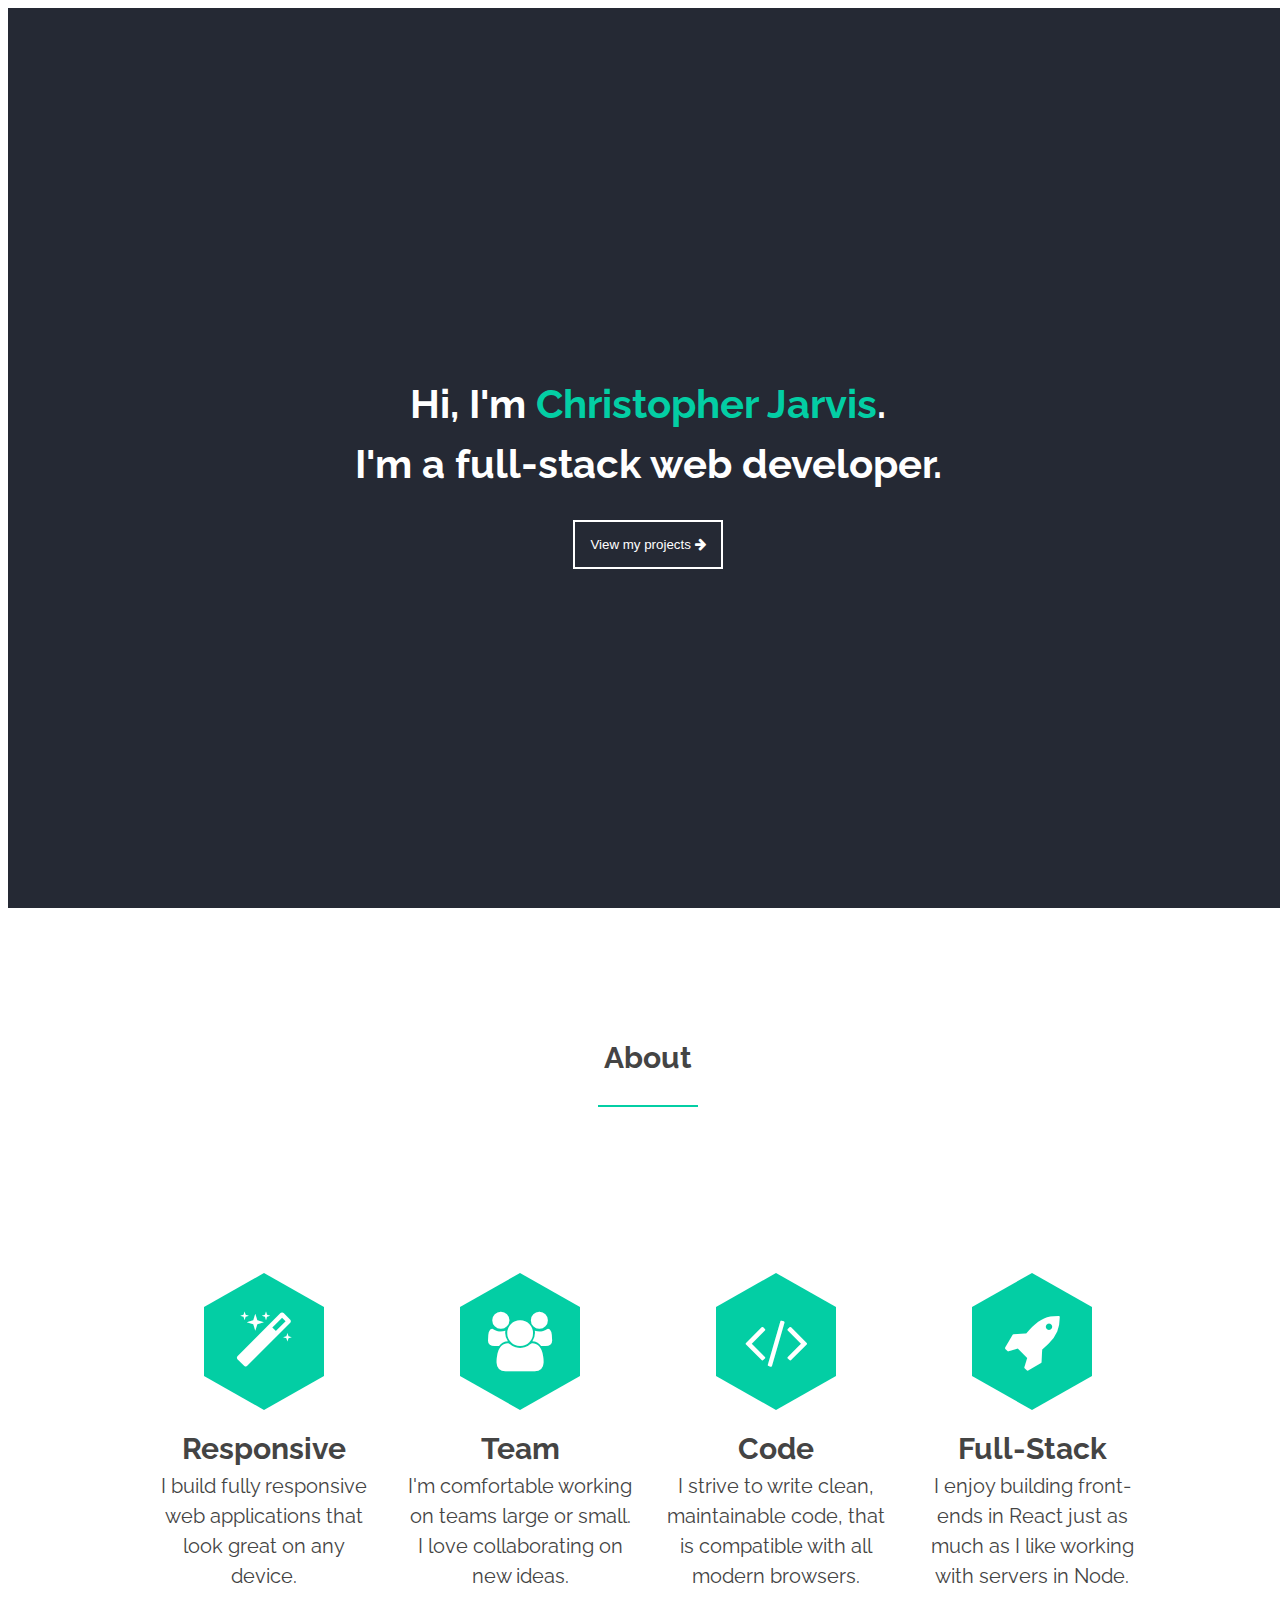
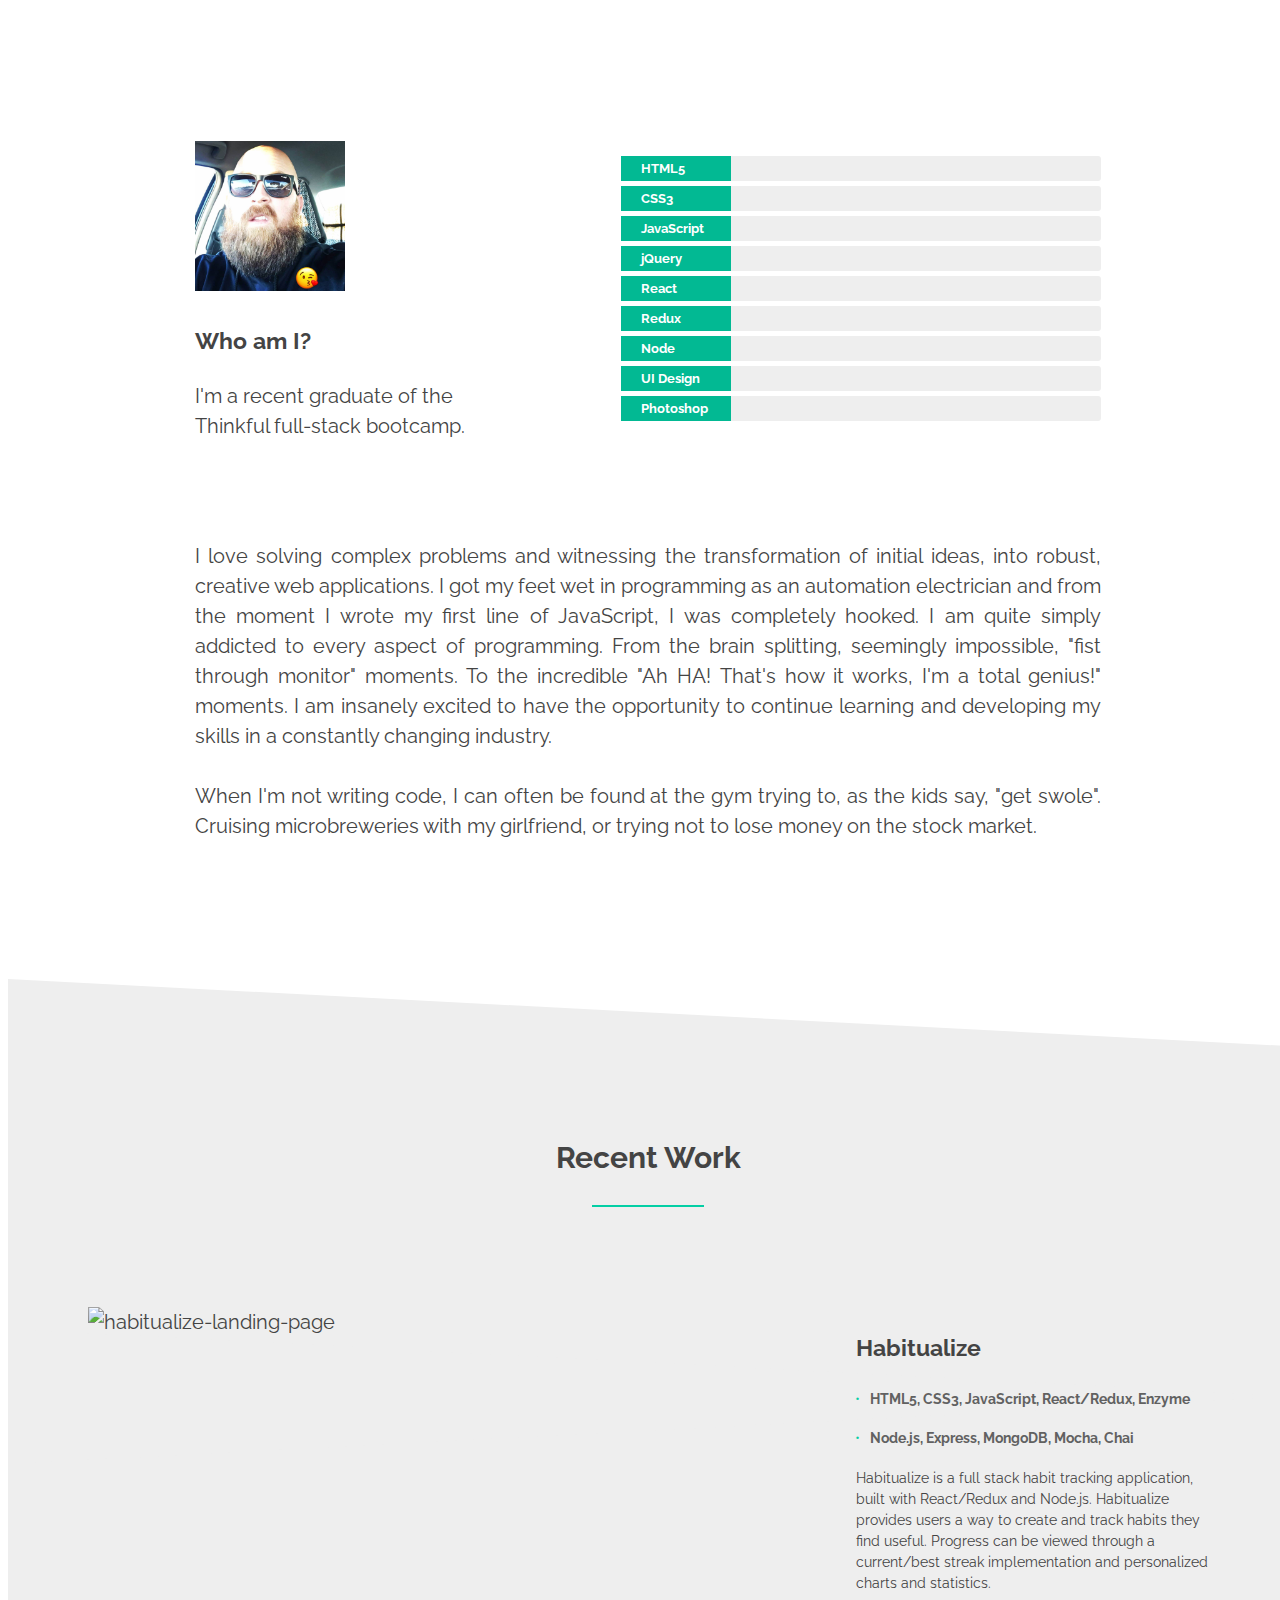
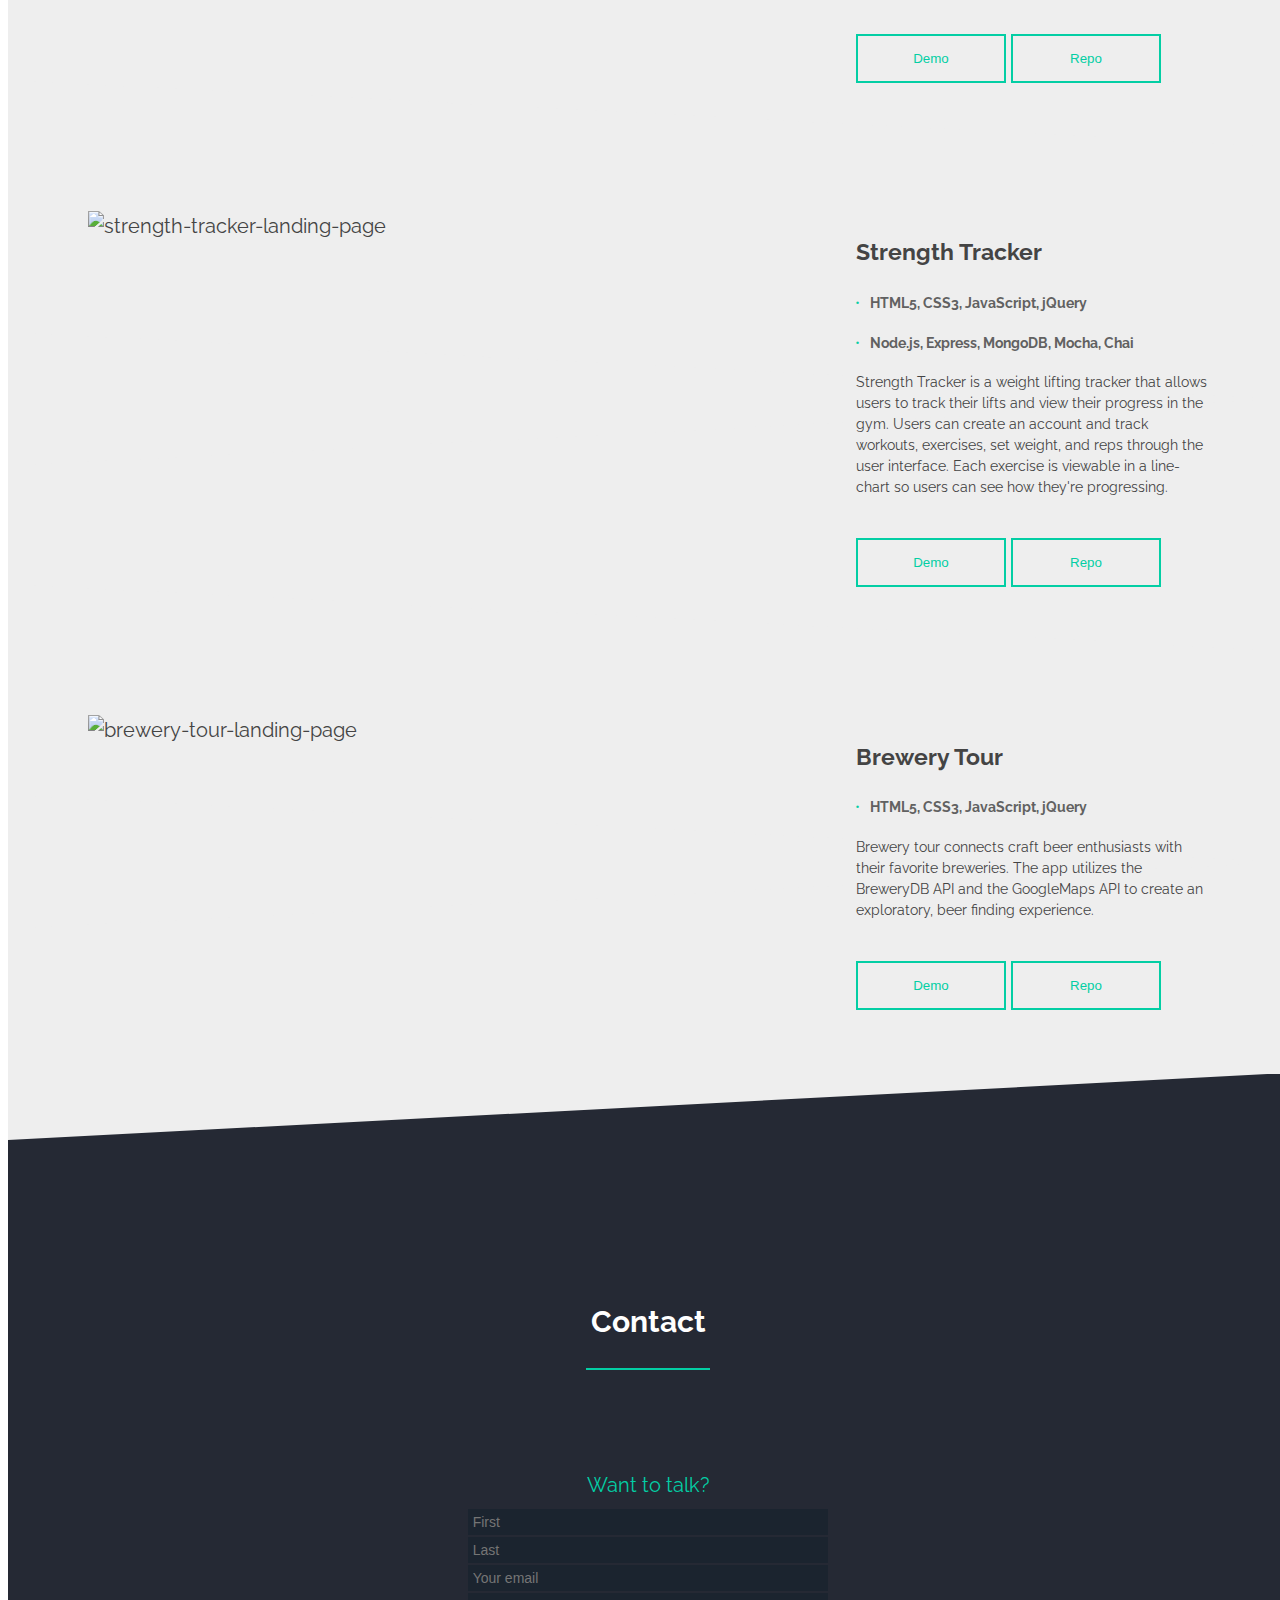
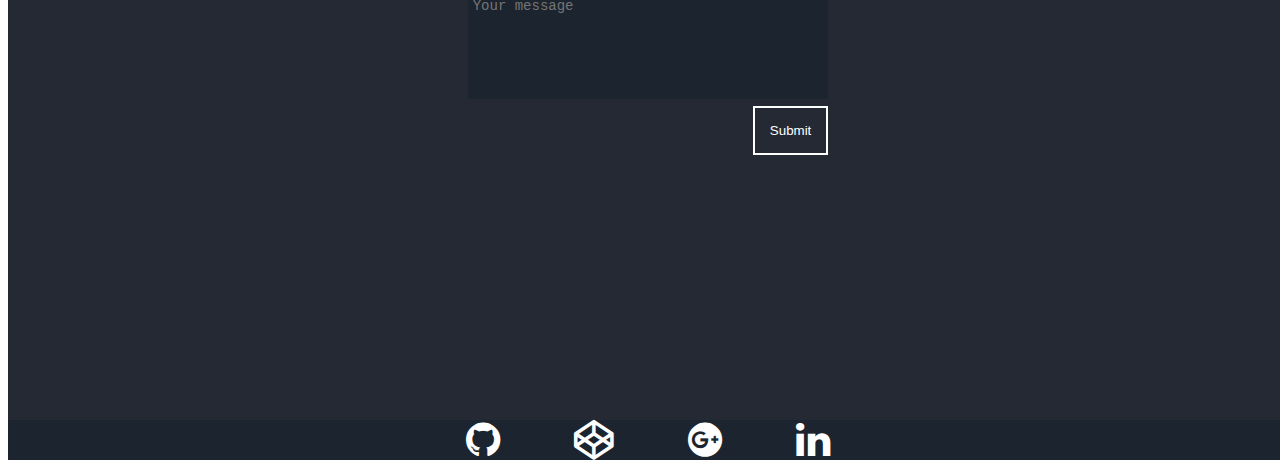
==== commit 1fad13c0: "fix typo/remove create custom emailjs function center nav" ====
--- a/index.html
+++ b/index.html
@@ -10,11 +10,6 @@
     <link rel="stylesheet" type="text/css" href="./css/portfolio.css">
     <script type="text/javascript" src="https://cdn.emailjs.com/dist/email.min.js"></script>
     <script type="text/javascript" src="https://cdn.emailjs.com/dist/email.min.js"></script>
-    <script type="text/javascript">
-    (function(){
-        emailjs.init("user_GT2OKAvgxo6lGXxrtK6oJ");
-    })();
-    </script>
     </head>
 <body>
     <nav role="navigation" class="hidden">
@@ -87,50 +82,50 @@
     <div id="bio-container" class="col-xs-12 col-md-4">
         <img src="./images/profile-photo.jpg" alt="profile-picture" id="profile-photo">
         <h3>Who am I?</h3>
-        <p>I'm a recent graduate of the Thinkful full-stack bootacamp.</p>
+        <p>I'm a recent graduate of the Thinkful full-stack bootcamp.</p>
  
     </div>
     
     <div id="skills-container" class="col-xs-12 col-md-6">
-        <div class="skillbar clearfix " data-percent="98%">
+        <div class="skillbar" data-percent="98%">
             <div class="skillbar-title"><span>HTML5</span></div>
             <div class="skillbar-bar"></div>
         </div> <!-- End Skill Bar --> 
 
-        <div class="skillbar clearfix " data-percent="96%">
+        <div class="skillbar" data-percent="96%">
             <div class="skillbar-title"><span>CSS3</span></div>
             <div class="skillbar-bar"></div>
         </div> <!-- End Skill Bar -->
 
-        <div class="skillbar clearfix " data-percent="94%">
+        <div class="skillbar" data-percent="94%">
             <div class="skillbar-title"><span>JavaScript</span></div>
             <div class="skillbar-bar"></div>
         </div> <!-- End Skill Bar -->
 
-        <div class="skillbar clearfix " data-percent="92%">
+        <div class="skillbar" data-percent="92%">
             <div class="skillbar-title"><span>jQuery</span></div>
             <div class="skillbar-bar"></div>
         </div> <!-- End Skill Bar -->
 
-        <div class="skillbar clearfix " data-percent="90%">
+        <div class="skillbar" data-percent="90%">
             <div class="skillbar-title"><span>React</span></div>
             <div class="skillbar-bar"></div>
         </div> <!-- End Skill Bar -->
 
-        <div class="skillbar clearfix " data-percent="88%">
+        <div class="skillbar" data-percent="88%">
             <div class="skillbar-title"><span>Redux</span></div>
             <div class="skillbar-bar"></div>
         </div> <!-- End Skill Bar -->
 
-        <div class="skillbar clearfix " data-percent="86%">
+        <div class="skillbar" data-percent="86%">
             <div class="skillbar-title"><span>Node</span></div>
             <div class="skillbar-bar"></div>
         </div> <!-- End Skill Bar -->
-         <div class="skillbar clearfix " data-percent="75%">
+         <div class="skillbar" data-percent="75%">
             <div class="skillbar-title"><span>UI Design</span></div>
             <div class="skillbar-bar"></div>
         </div> <!-- End Skill Bar -->
-         <div class="skillbar clearfix " data-percent="70%">
+         <div class="skillbar" data-percent="70%">
             <div class="skillbar-title"><span>Photoshop</span></div>
             <div class="skillbar-bar"></div>
         </div> <!-- End Skill Bar -->
@@ -208,7 +203,7 @@
                         <div class="success-message">
                             <h3 id='success-heading' class="hidden">Thank you for your message!</h3>
                         </div>
-                        <form action="#" name="contact" autocomplete="off" novalidate="novalidate">
+                        <form action="#" id="contact" name="contact" autocomplete="off" novalidate="novalidate">
                             <fieldset>
                                 <legend>Want to talk?</legend>
                                 <label for="firstname" aria-labelledby="first name">
--- a/css/portfolio.css
+++ b/css/portfolio.css
@@ -25,7 +25,7 @@
   left: 0;
   right: 0;
   z-index: 10;
-  text-align: right;
+  text-align: center;
   border-bottom: 3px solid #03CEA4;
   color: white;
 }
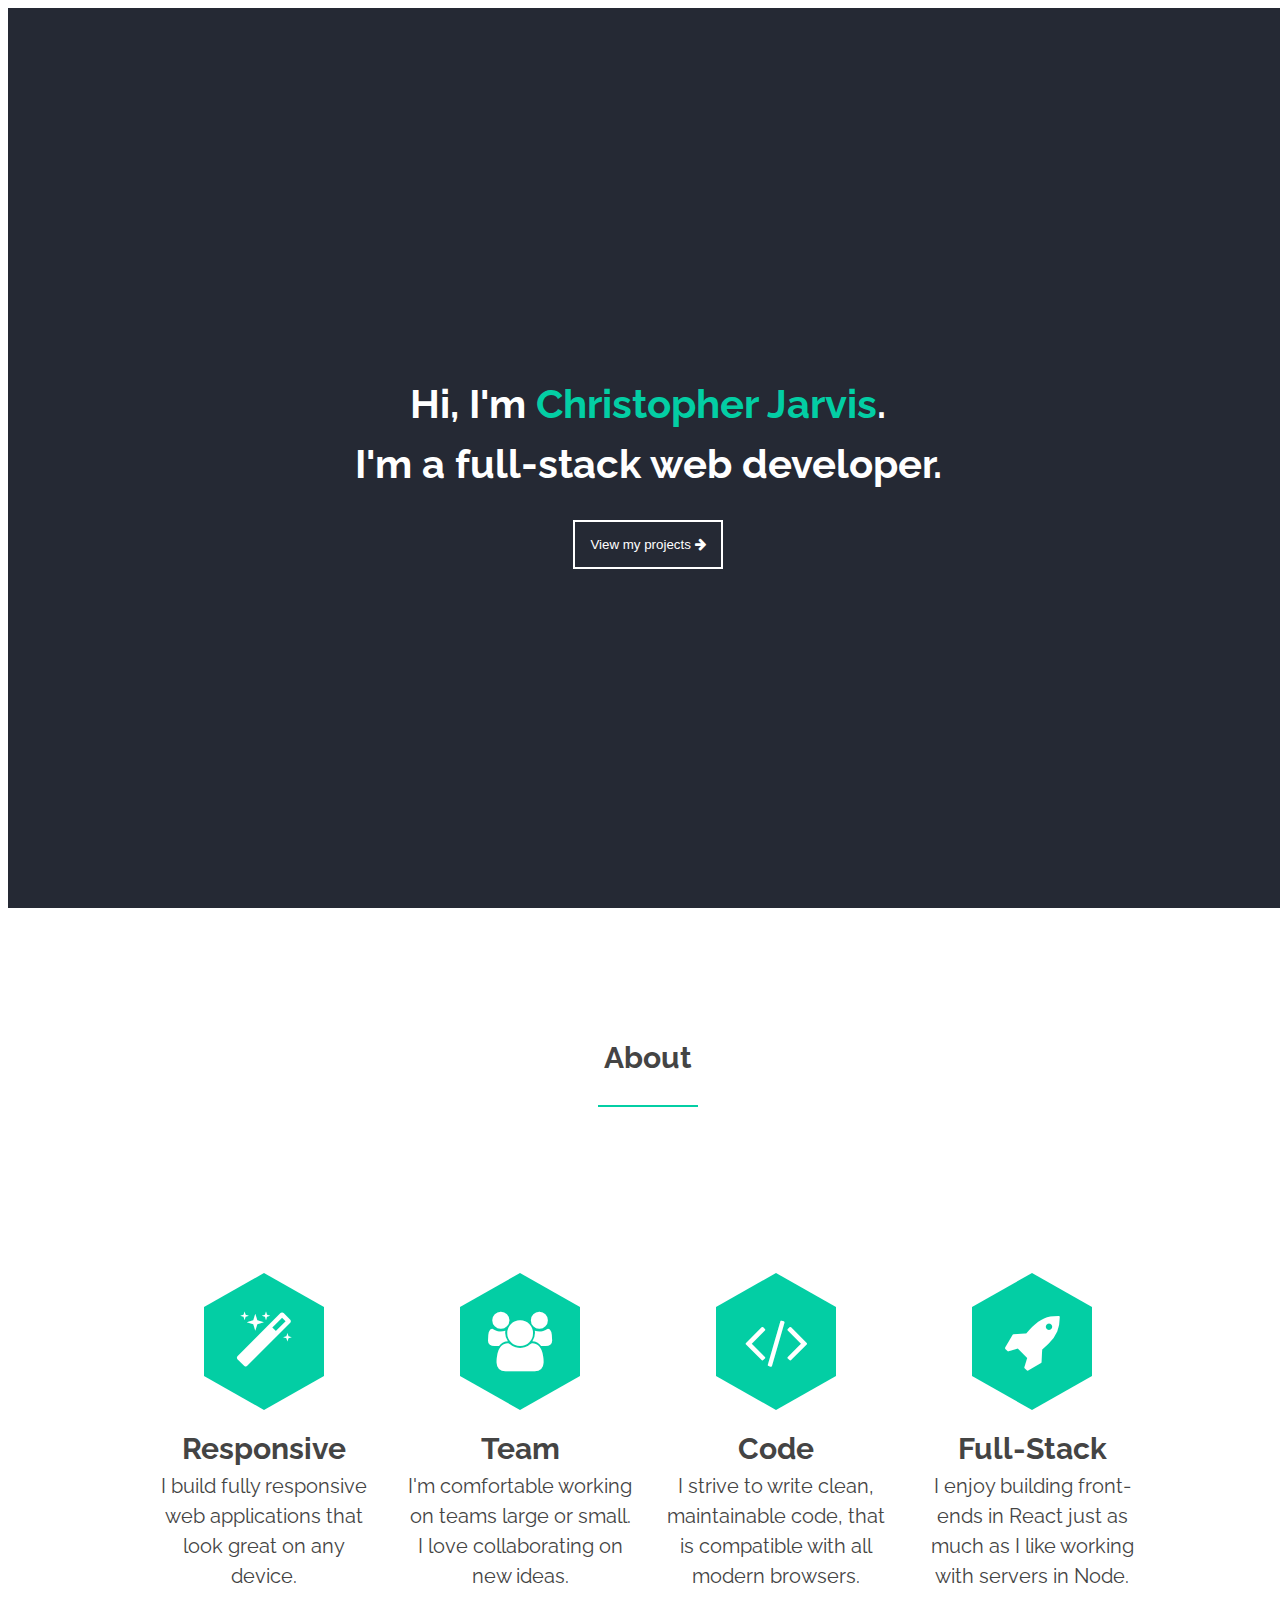
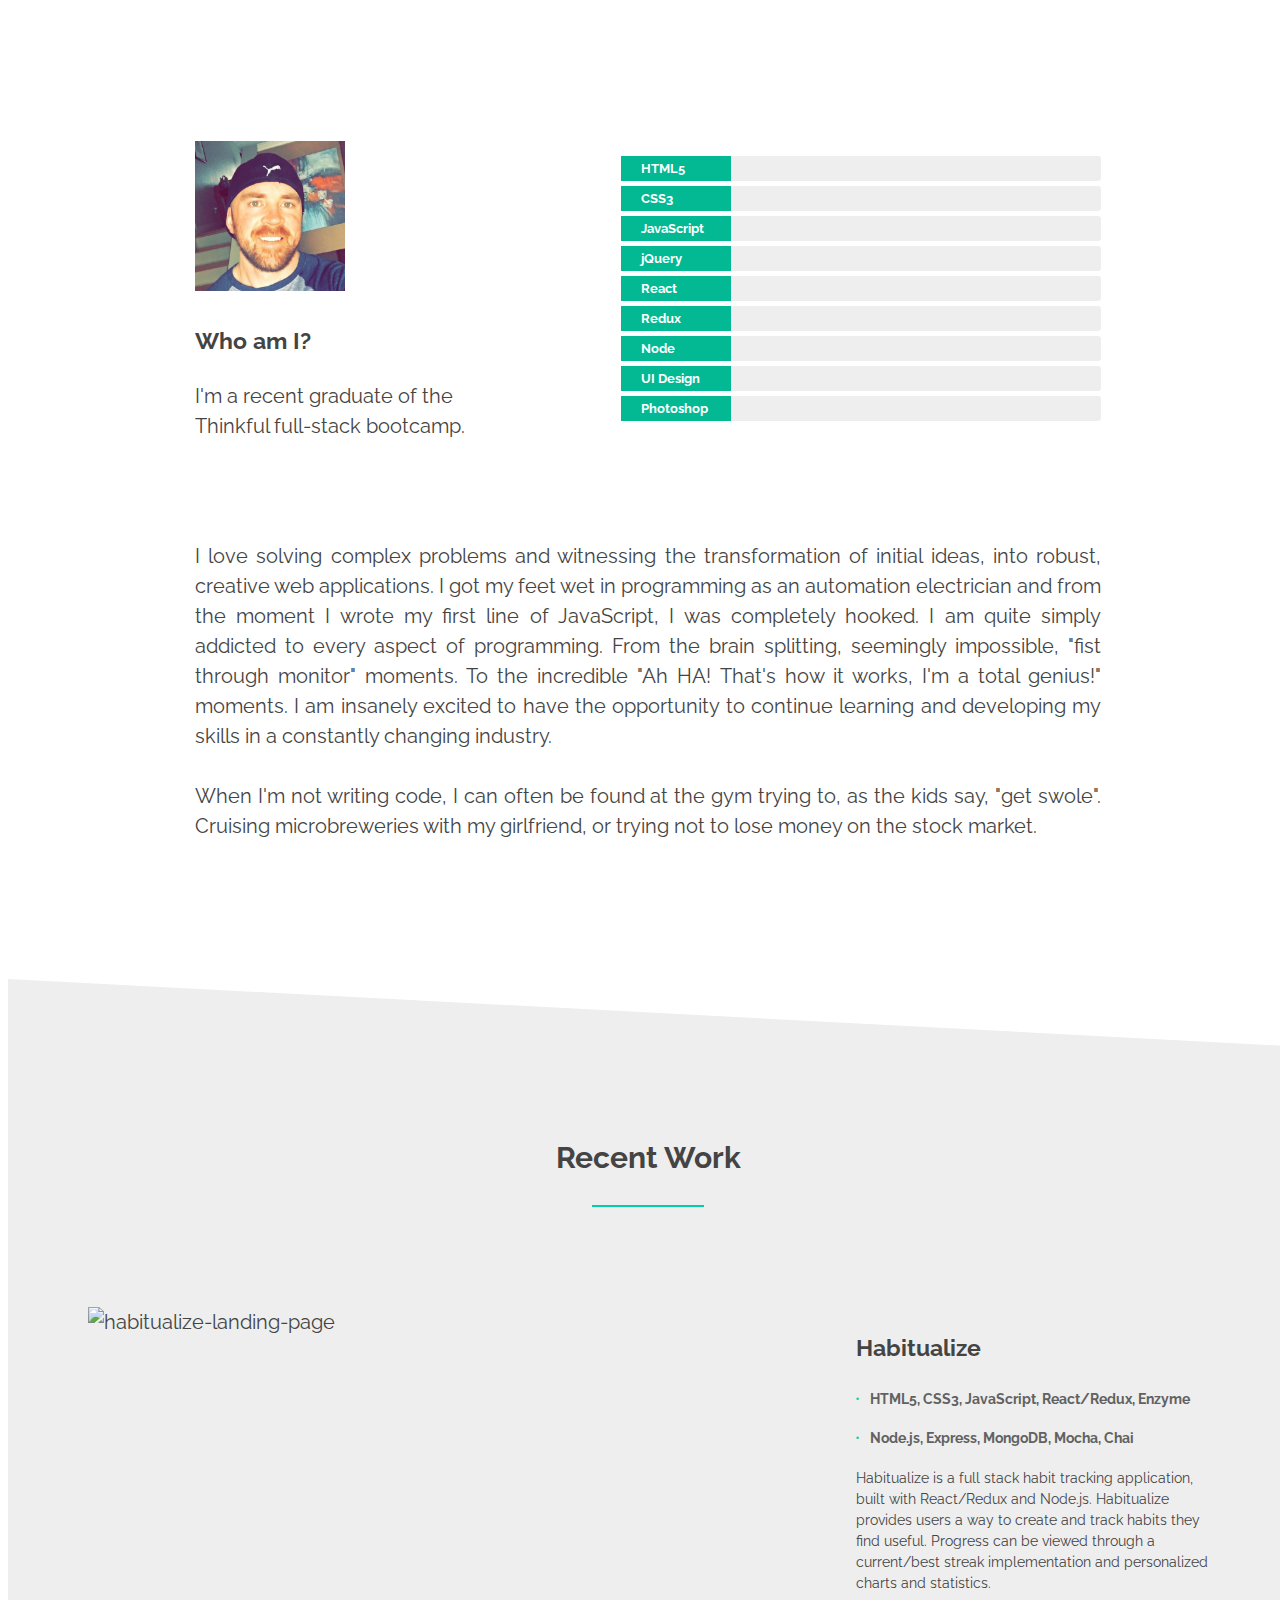
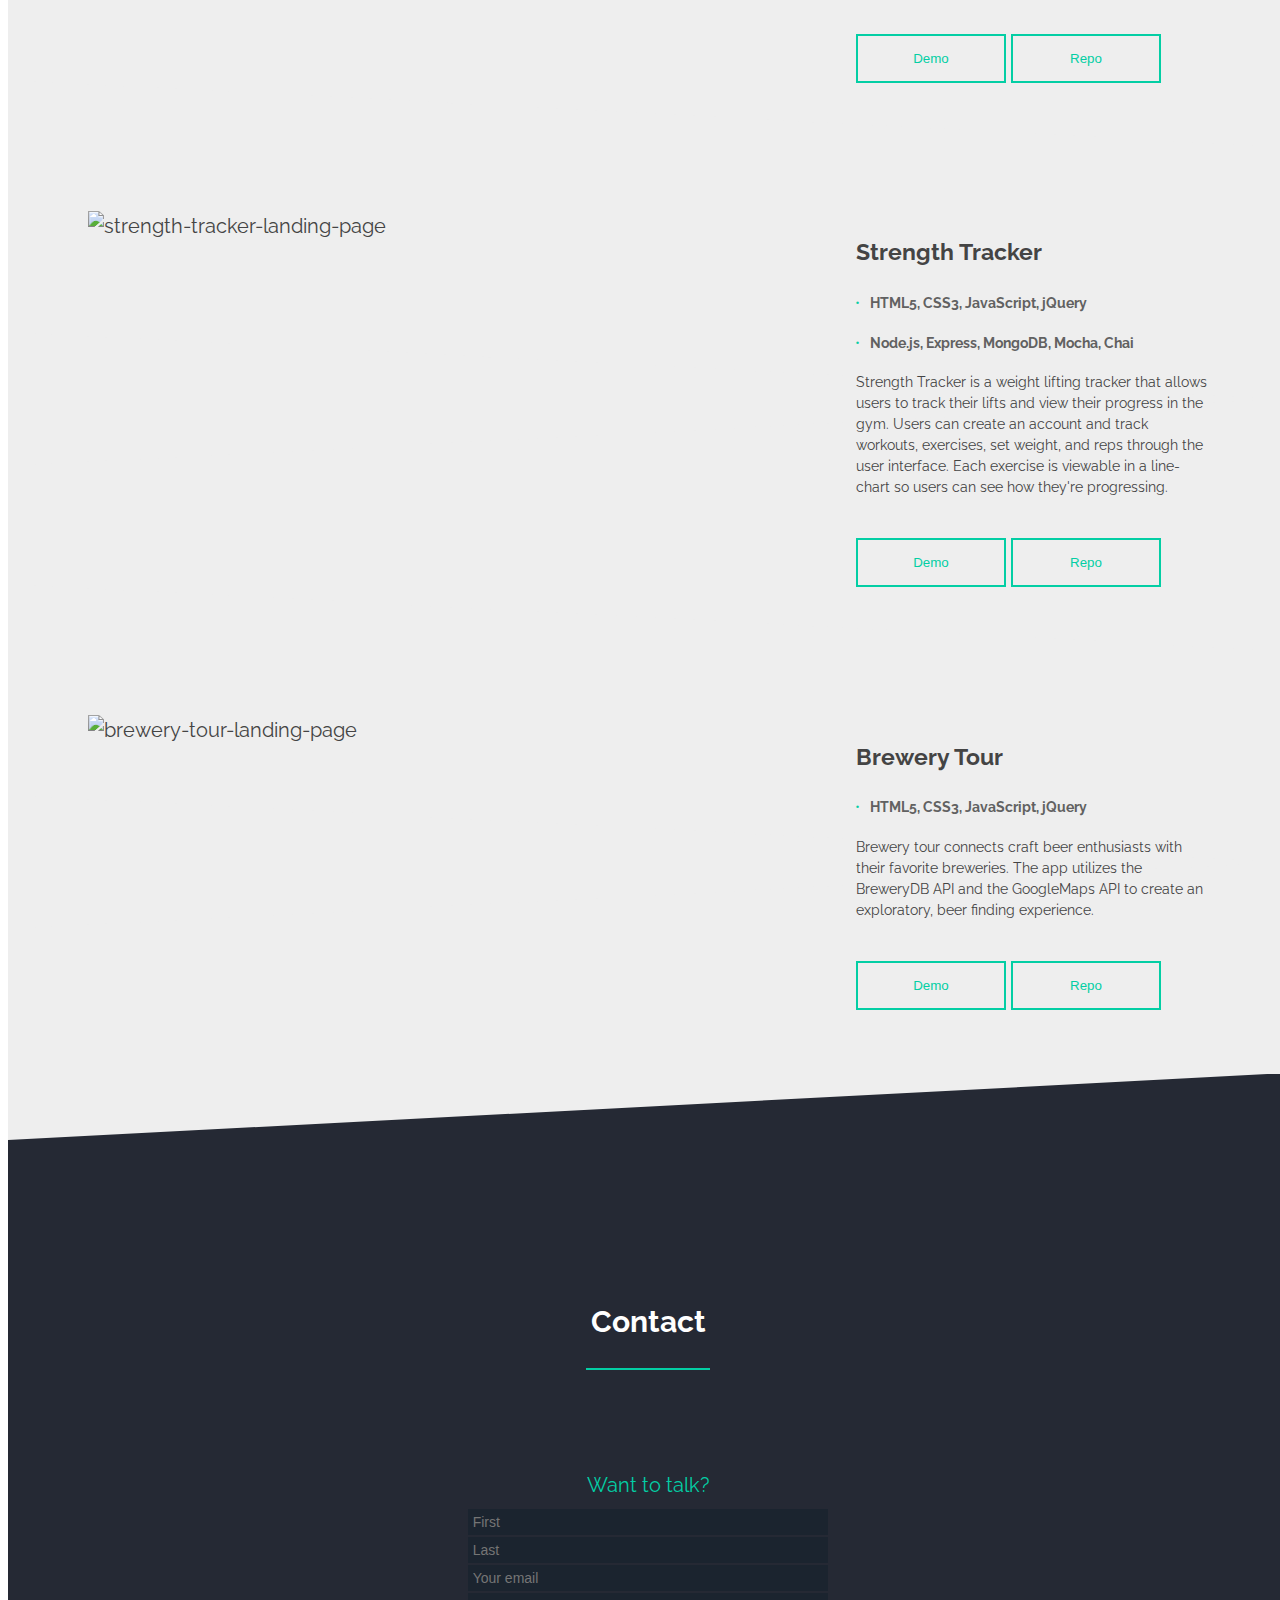
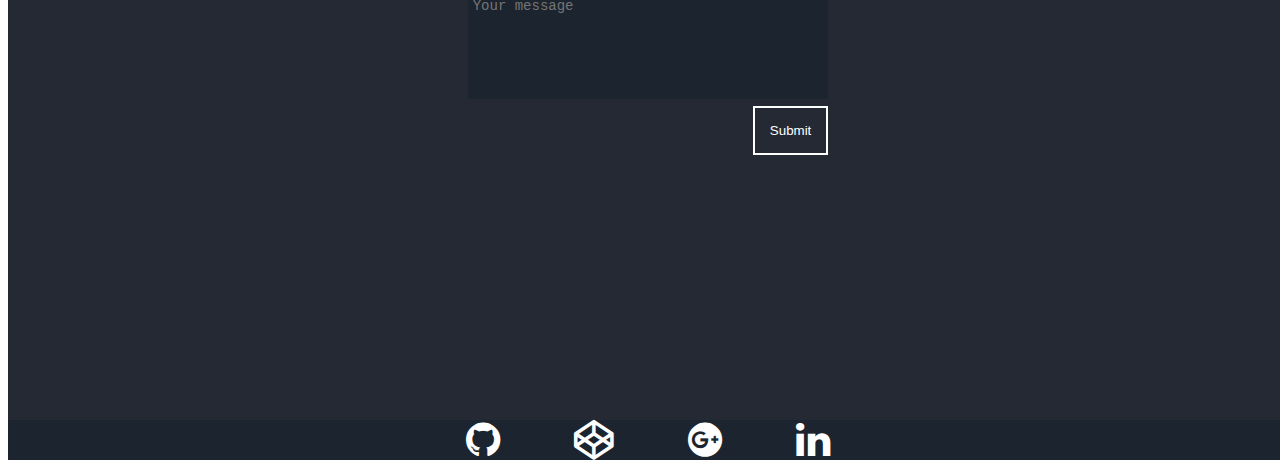
==== commit c436d877: "add readme.md" ====
--- a/index.html
+++ b/index.html
@@ -80,7 +80,7 @@
 
 <div class="row skills-row">
     <div id="bio-container" class="col-xs-12 col-md-4">
-        <img src="./images/profile-photo.jpg" alt="profile-picture" id="profile-photo">
+        <img src="./images/github-profile-photo.jpg" alt="profile-picture" id="profile-photo">
         <h3>Who am I?</h3>
         <p>I'm a recent graduate of the Thinkful full-stack bootcamp.</p>
  
@@ -155,7 +155,7 @@
                 <ul class="pointed-list">
                     <li><h4>HTML5, CSS3, JavaScript, React/Redux, Enzyme</h4></li>
                     <li><h4>Node.js, Express, MongoDB, Mocha, Chai</h4></li>
-                 </ul>
+                </ul>
                 <p>Habitualize is a full stack habit tracking application, built with React/Redux and Node.js. Habitualize provides users a way to create and track habits they find useful. Progress can be viewed through a current/best streak implementation and personalized charts and statistics.</p>
                 <a href="https://habitualize.netlify.com" target="_blank"><button class="portfolio-button">Demo</button></a><a href="https://github.com/jrvscm/habitualize-client" target="_blank"><button class="portfolio-button">Repo</button></a>          
             </div>
@@ -171,7 +171,7 @@
                 <ul class="pointed-list">
                     <li><h4>HTML5, CSS3, JavaScript, jQuery</h4></li>
                     <li><h4>Node.js, Express, MongoDB, Mocha, Chai</h4></li>
-                 </ul>
+                </ul>
                 <p>Strength Tracker is a weight lifting tracker that allows users to track their lifts and view their progress in the gym. Users can create an account and track workouts, exercises, set weight, and reps through the user interface. Each exercise is viewable in a line-chart so users can see how they're progressing.</p>
                 <a href="https://obscure-refuge-96931.herokuapp.com/" target="_blank"><button class="portfolio-button">Demo</button></a><a href="https://github.com/jrvscm/strength-tracker" target="_blank"><button class="portfolio-button">Repo</button></a>          
             </div>
@@ -186,7 +186,7 @@
                 <h3>Brewery Tour</h3>
                 <ul class="pointed-list">
                     <li><h4>HTML5, CSS3, JavaScript, jQuery</h4></li>
-                 </ul>
+                </ul>
                 <p>Brewery tour connects craft beer enthusiasts with their favorite breweries. The app utilizes the BreweryDB API and the GoogleMaps API to create an exploratory, beer finding experience.</p>
                 <a href="https://jrvscm.github.io/Brewery-Tour-App" target="_blank"><button class="portfolio-button">Demo</button></a><a href="https://github.com/jrvscm/Brewery-Tour-App" target="_blank"><button class="portfolio-button">Repo</button></a>          
             </div>
--- a/css/portfolio.css
+++ b/css/portfolio.css
@@ -223,6 +223,8 @@
 
 ul#nav-links {
   list-style-type: none;
+  margin:10px auto;
+  padding:0;
 }
 
 li.nav-link {
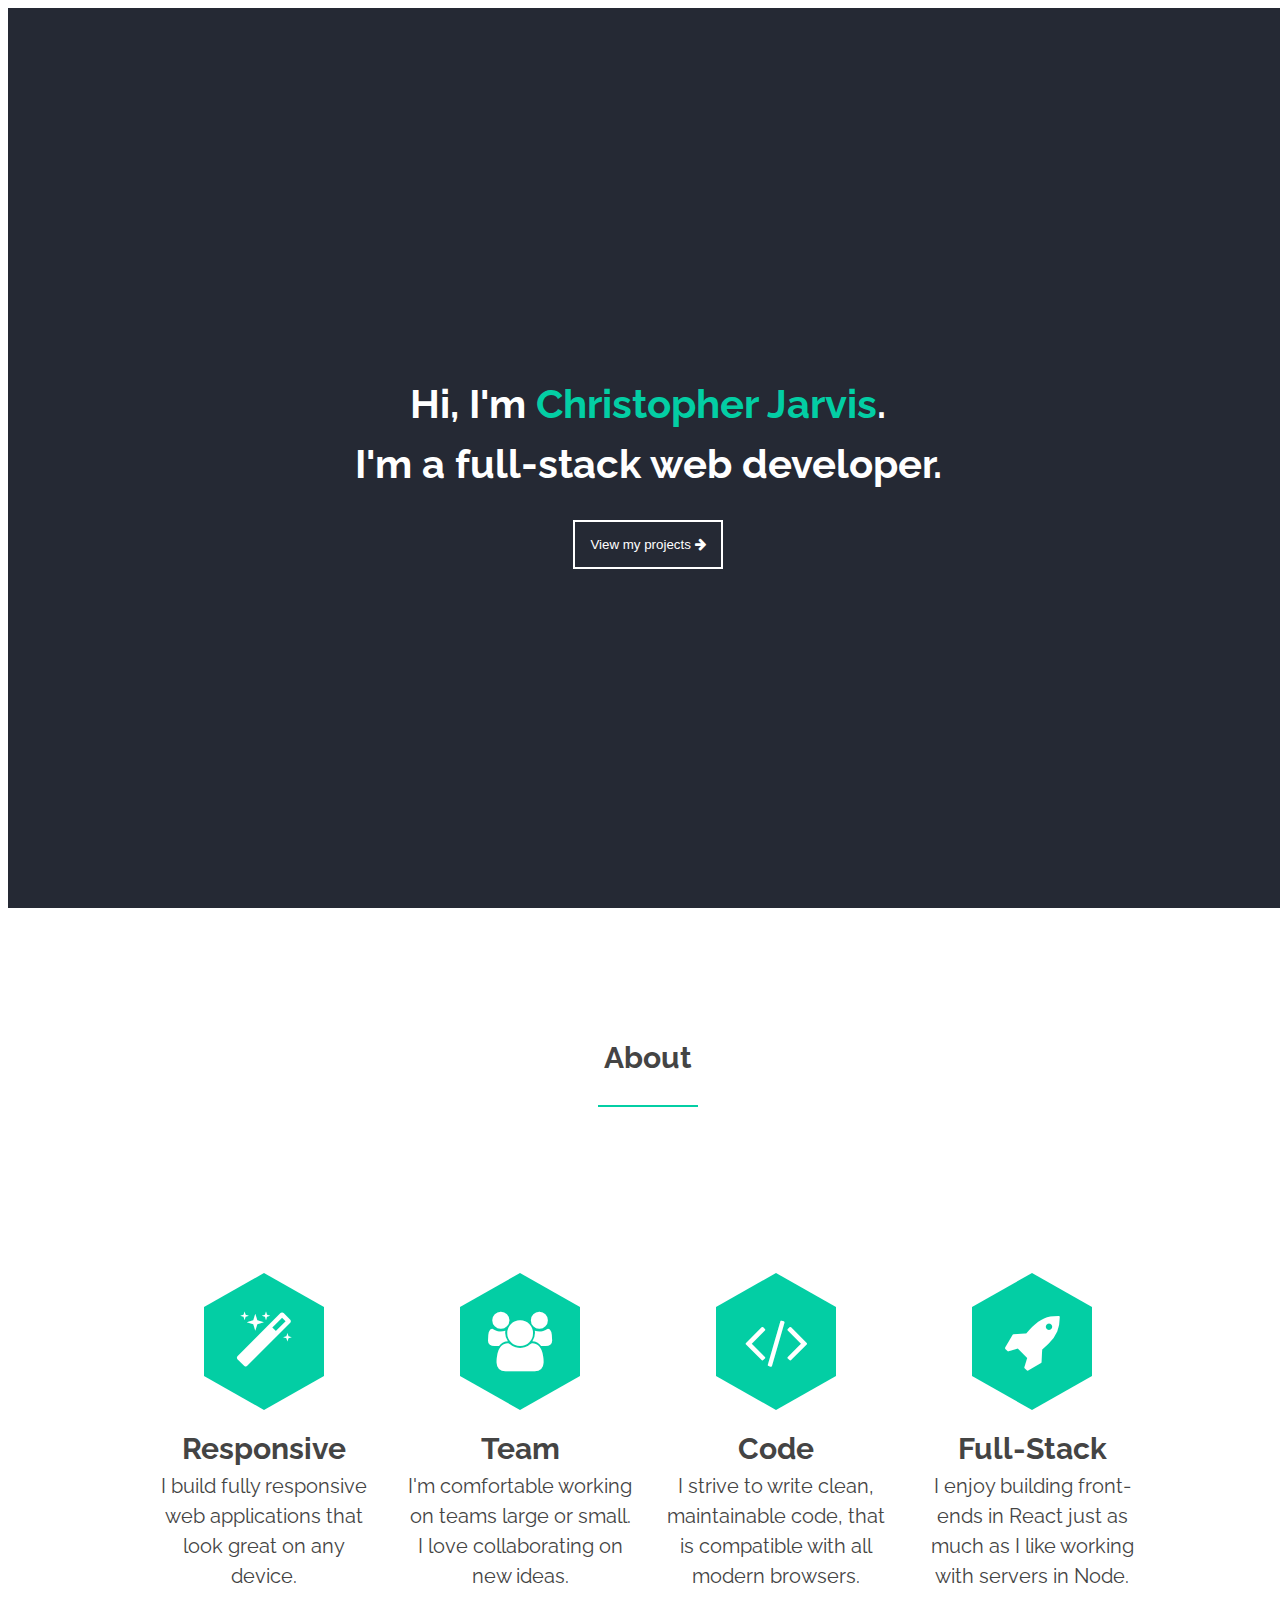
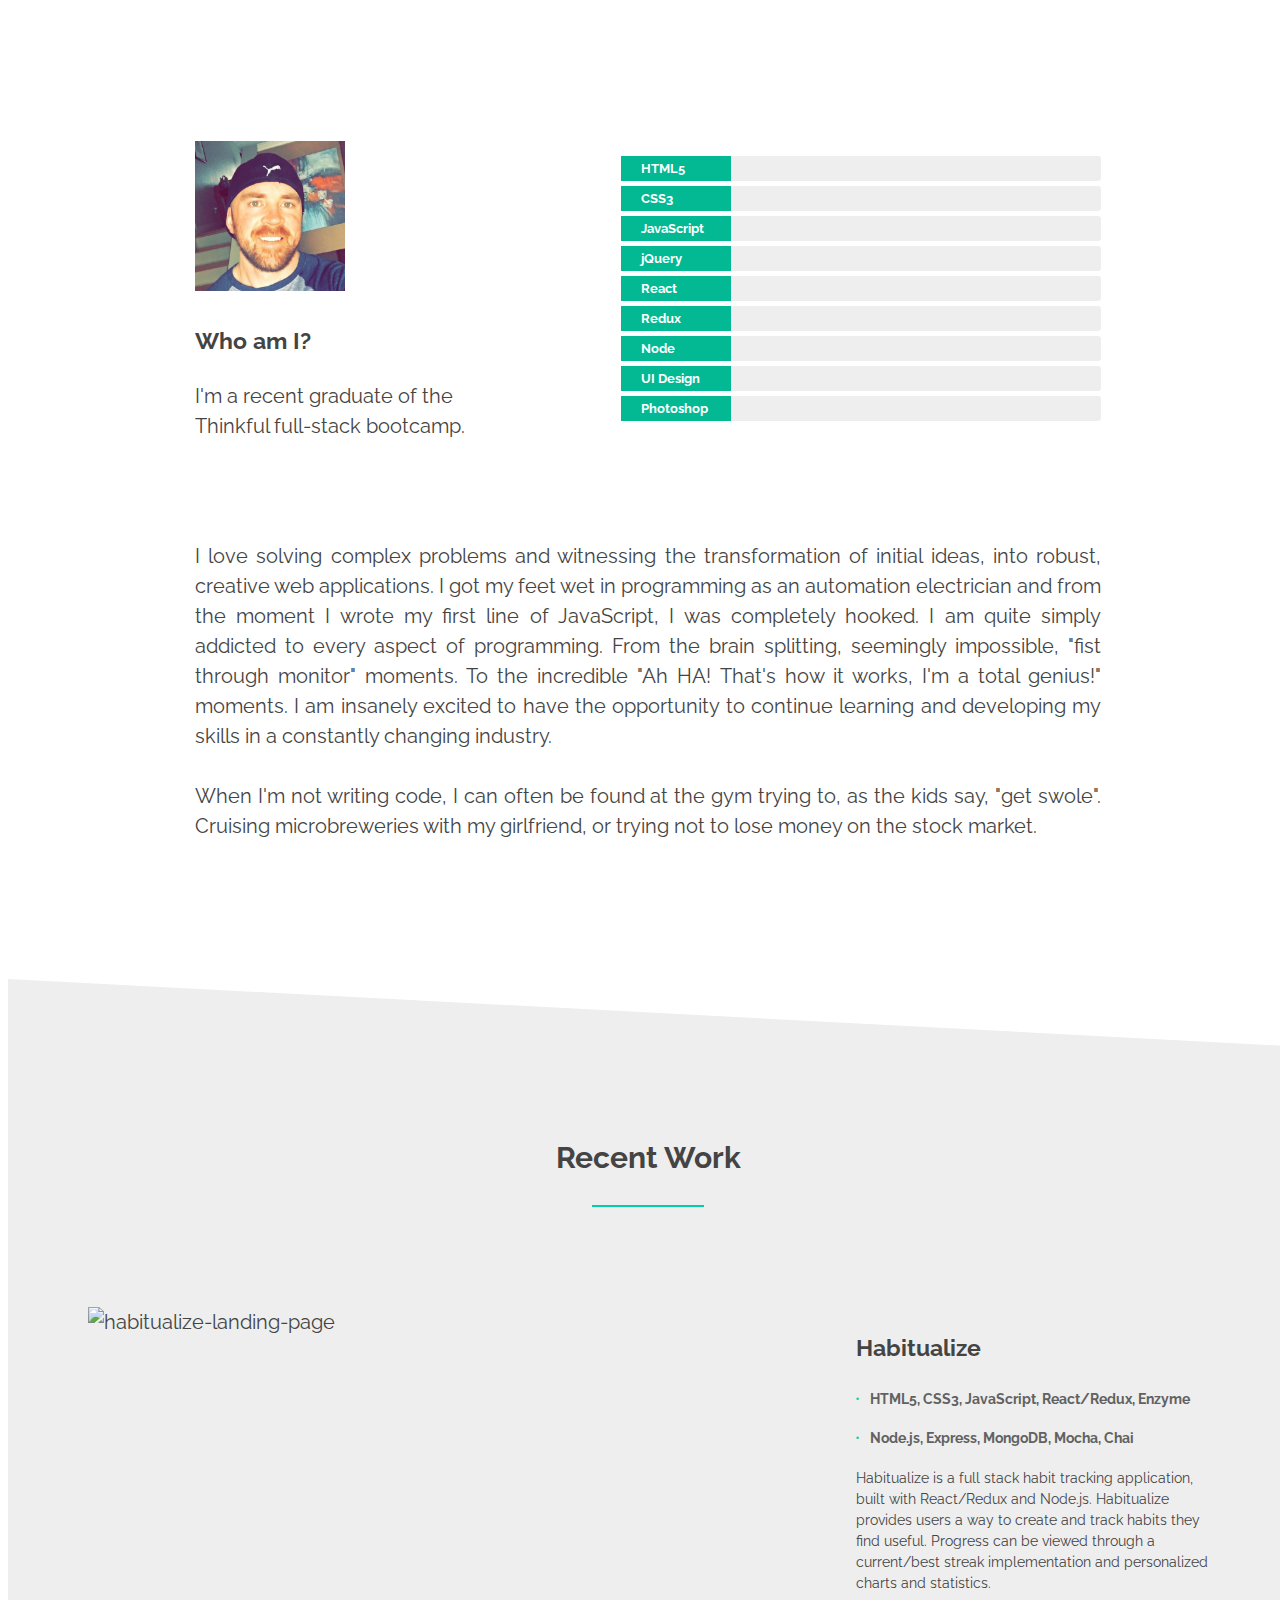
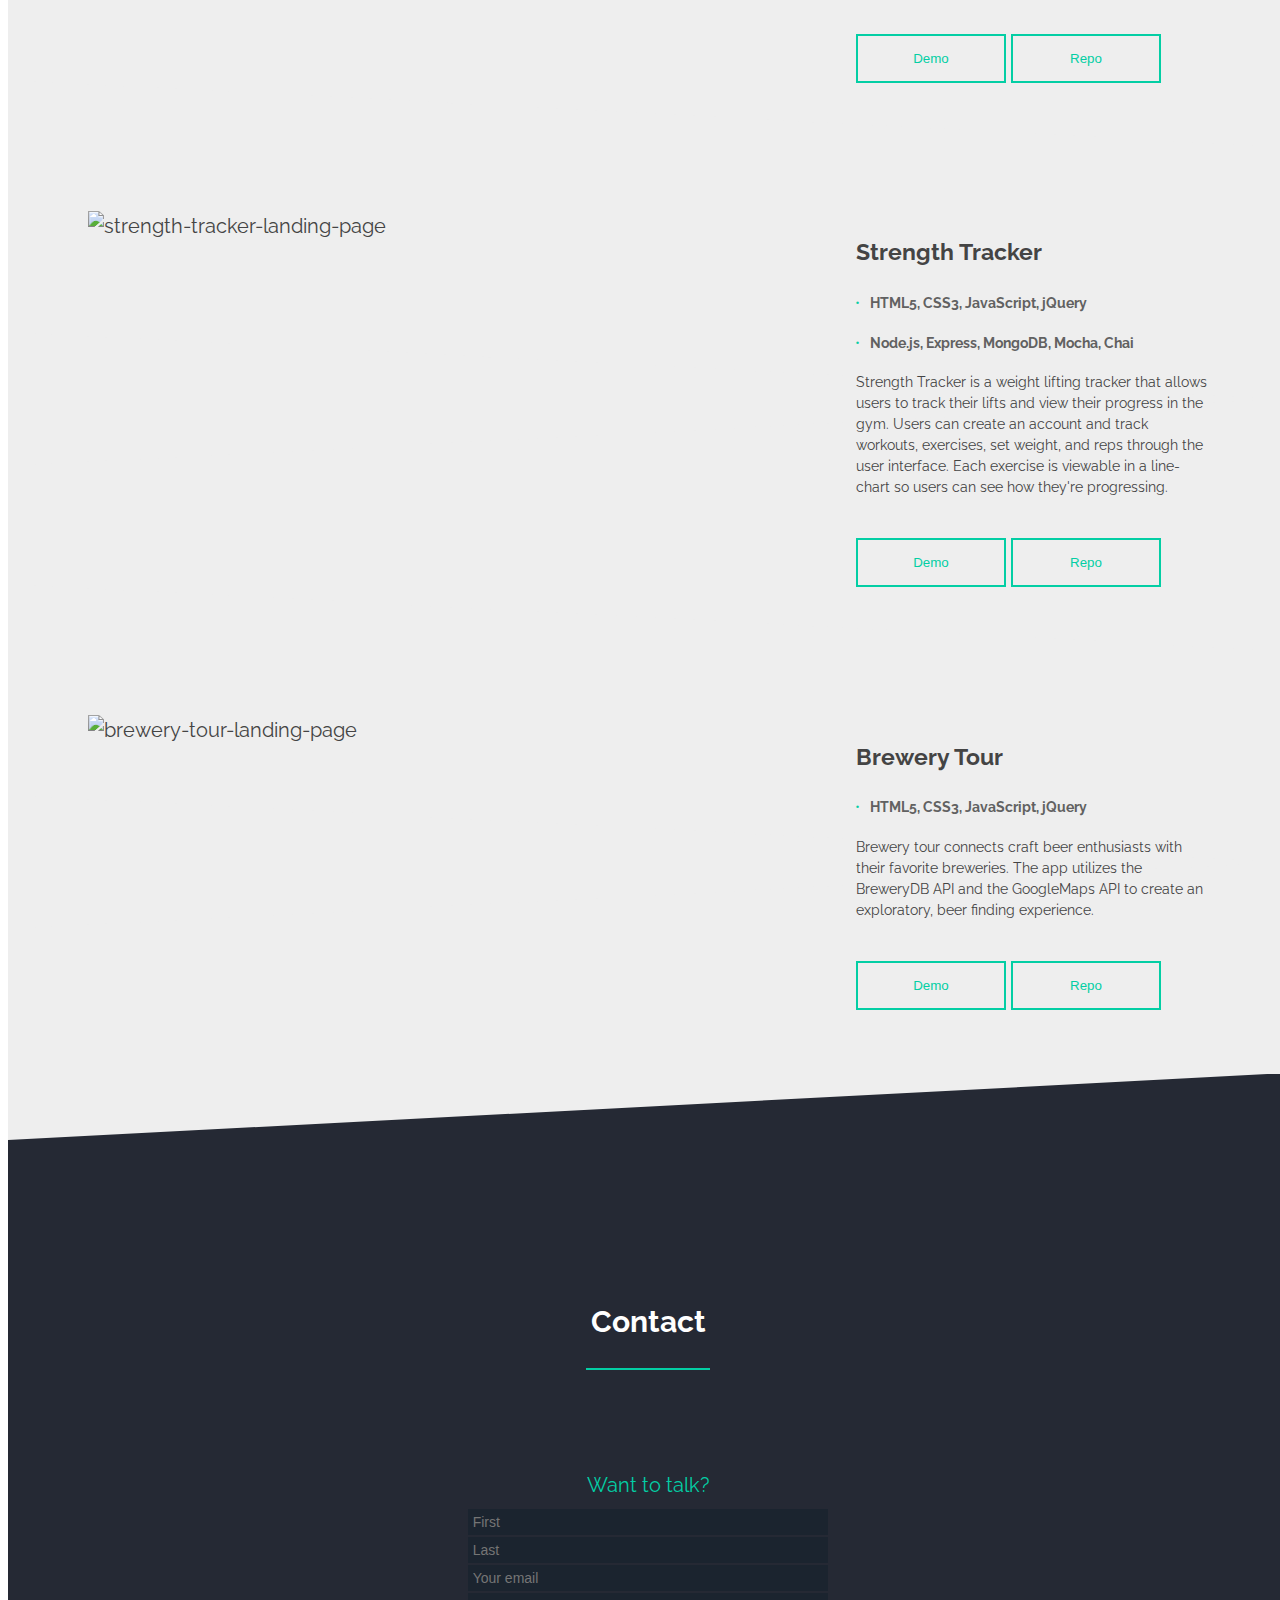
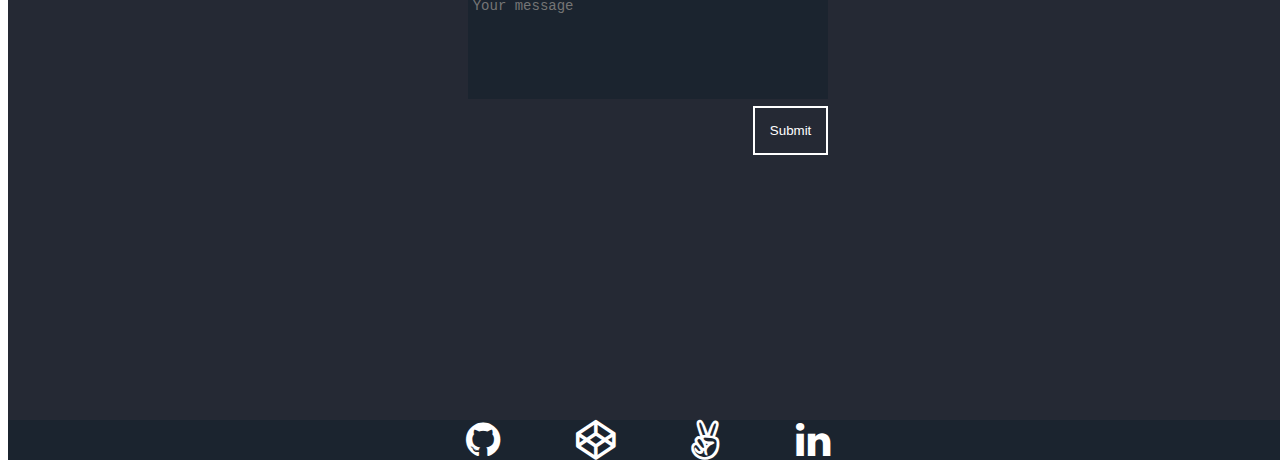
==== commit fbbb4ec5: "swap google+ icon for angellist" ====
--- a/index.html
+++ b/index.html
@@ -235,7 +235,7 @@
             <ul id="social-links">
                 <li class="social-link"><a href="https://github.com/jrvscm" target="_blank"><i class="fa fa-github" aria-hidden="true"></i>
                 <li class="social-link"><a href="https://codepen.io/jrvscm/" target="_blank"><i class="fa fa-codepen" aria-hidden="true"></i>
-                <li class="social-link"><a href="https://plus.google.com/u/0/105891232514569467325" target="_blank"><i class="fa fa-google-plus-official" aria-hidden="true"></i>
+                <li class="social-link"><a href="https://angel.co/christopher-michael-jarvis" target="_blank"><i class="fa fa-angellist" aria-hidden="true"></i>
                 <li class="social-link"><a href="https://www.linkedin.com/in/chris-jarvis-8b974813b/" target="_blank"><i class="fa fa-linkedin" aria-hidden="true"></i>
             </ul>
             </div>
